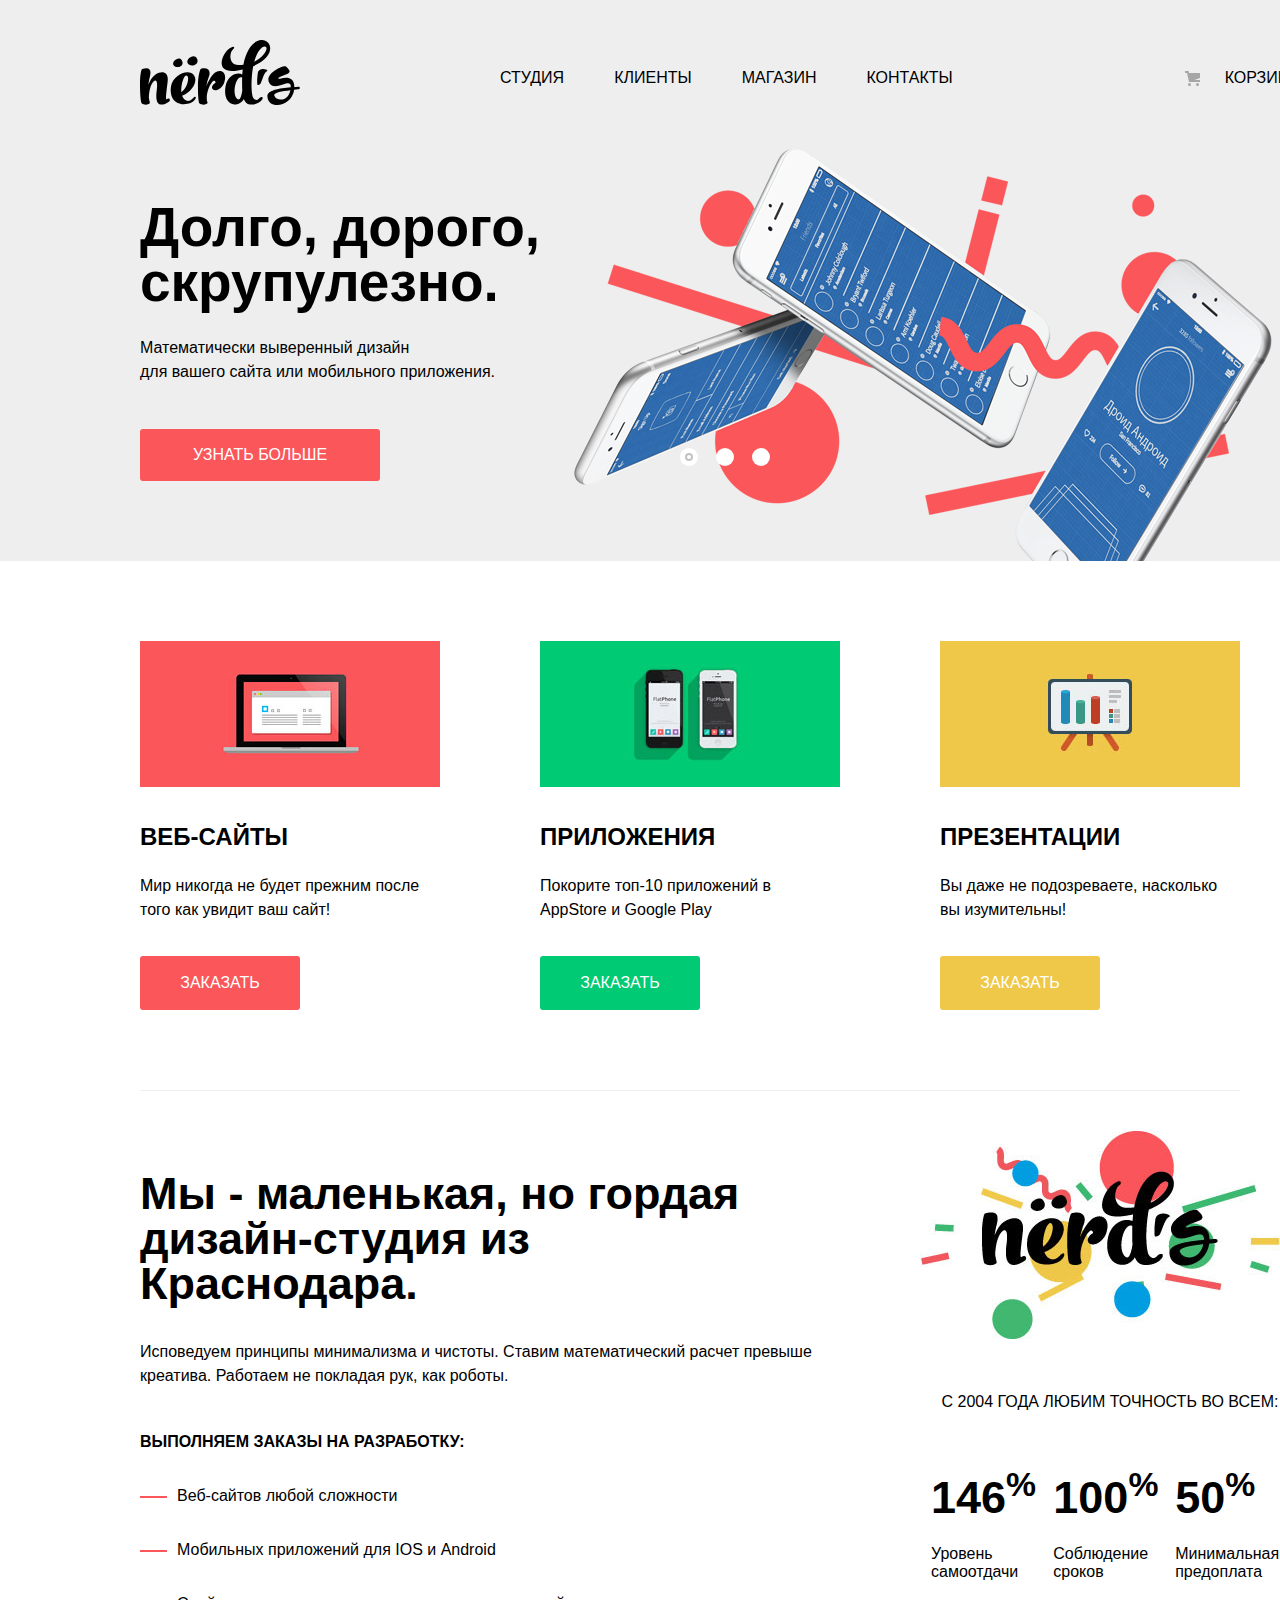
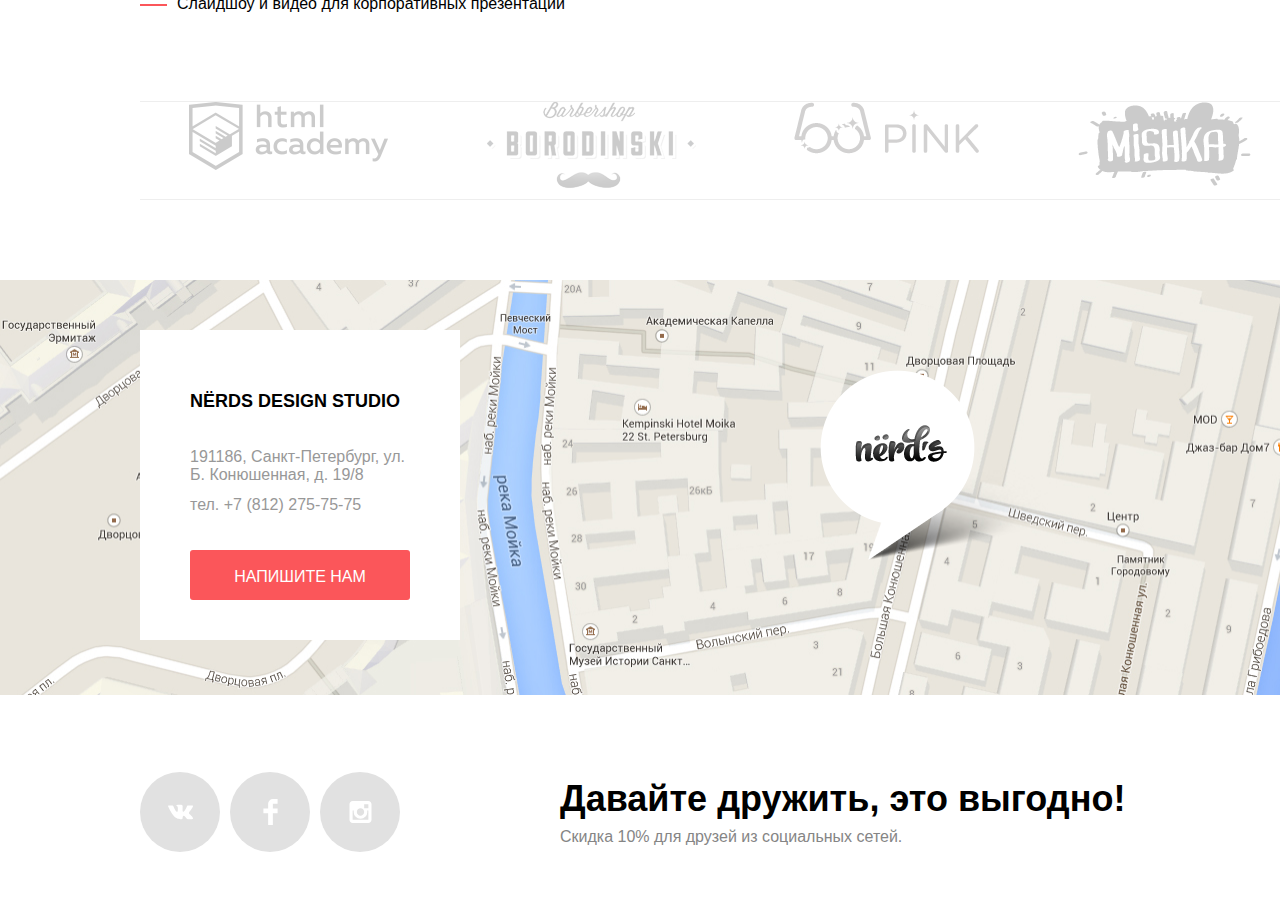
==== index.html @ 467058c6 "Завершение сетки + декоративные элементы" ====
<!DOCTYPE html>
<html lang="ru">

  <head>
    <meta charset="utf-8">
    <title>Дизайн-студия "Нёрдс"</title>
    <link href="css/normalize.css" rel="stylesheet">
    <link href="css/style.css" rel="stylesheet">
  </head>

  <body>

    <header class="main-header">
      <nav class="main-navigation">
        <a class="header-logo" href="index.html">
          <img src="img/nerds-logo.svg" width="160" height="65" alt="Логотип Нёрдс">
        </a>
        <ul class="main-navigation-list">
          <li class="main-navigation-item"><a href="#">Студия</a></li>
          <li class="main-navigation-item"><a href="#">Клиенты</a></li>
          <li class="main-navigation-item"><a href="catalog.html">Магазин</a></li>
          <li class="main-navigation-item"><a href="#">Контакты</a></li>
        </ul>
        <a class="user-block" href="#">Корзина</a>
    </nav>  
    <section class="slider">
        <h2 class="visually-hidden">Слайдер</h2>
        <input type="radio" name="indicator" id="btn-1" class="btn-1 current" checked>
        <input type="radio" name="indicator" id="btn-2" class="btn-2">
        <input type="radio" name="indicator" id="btn-3" class="btn-3">
        <div class="slider-indicator">
          <label for="btn-1"></label>
          <label for="btn-2"></label>
          <label for="btn-3"></label>
        </div>
        <ul class="slider-list">
          <li class="slider-item slide-1 current">
            <h2 class="slider-title">Долго, дорого, скрупулезно.</h2>
            <p>Математически выверенный дизайн<br>для вашего сайта или мобильного приложения.</p>
            <a class="button slider-button" href="#">Узнать больше</a>
            <img src="img/nerds-index-slide1.png" width="760" height="431">
          </li>
          <li class="slider-item slide-2">
            <h2 class="slider-title">Любим математику как никто другой</h2>
            <p>Никакого креатива, только математические формулы для расчёта идеальных пропорций.</p>
            <a class="button slider-button" href="#">Узнать больше</a>
            <img src="img/nerds-index-slide2.png" width="760" height="431">
          </li>
          <li class="slider-item slide-3">
            <h2 class="slider-title">Только ночь, только хардкор</h2>
            <p>Работать днем, как все? Мы против этого. Ближе к полуночи работа только начинается.</p>
            <a class="button slider-button" href="#">Узнать больше</a>
            <img src="img/nerds-index-slide3.png" width="760" height="431">
          </li>
        </ul>
      </section>
    </header>

    <main class="container">
      <section class="features">
        <h2 class="visually-hidden">Услуги</h2>
        <ul class="features-list">
          <li class="features-item">
            <img src="img/illustration-1.jpg" width="300" height="146" alt="Веб-сайты">
            <h3 class="features-item-title">Веб-сайты</h3>
            <p>Мир никогда не будет прежним после того как увидит ваш сайт!</p>
            <button class="button features-button button-pink">Заказать</button>
          </li>
          <li class="features-item">
            <img src="img/illustration-2.jpg" width="300" height="146" alt="Приложения">
            <h3 class="features-item-title">Приложения</h3>
            <p>Покорите топ-10 приложений в AppStore и Google Play</p>
            <button class="button features-button button-green">Заказать</button>
          </li>
          <li class="features-item">
            <img src="img/illustration-3.jpg" width="300" height="146" alt="Презентации">
            <h3 class="features-item-title">Презентации</h3>
            <p>Вы даже не подозреваете, насколько вы изумительны!</p>
            <button class="button features-button button-yellow">Заказать</button>
          </li>
        </ul>
      </section>

      <div class="about-studio">
        <div class="promo">
          <p><b>Мы - маленькая, но гордая дизайн-студия из Краснодара.</b></p>
          <p>Исповедуем принципы минимализма и чистоты. Ставим математический расчет превыше креатива. Работаем не покладая рук, как роботы.</p>
          <span>Выполняем заказы на разработку:</span>
          <ul class="orders-list">
            <li class="orders-item">Веб-сайтов любой сложности</li>
            <li class="orders-item">Мобильных приложений для IOS и Android</li>
            <li class="orders-item">Слайдшоу и видео для корпоративных презентаций</li>
          </ul>
        </div>

        <div class="info">
          <img src="img/nerds-illustration.jpg" width="360" height="208" alt="Логотип">
          <table class="info-table">
            <caption>С 2004 года любим точность во всем:</caption>
            <tr>
              <th>146<sup>%</sup></th>
              <th>100<sup>%</sup></th>
              <th>50<sup>%</sup></th>
            </tr>
            <tr>
              <td>Уровень самоотдачи</td>
              <td>Соблюдение сроков</td>
              <td>Минимальная предоплата</td>
            </tr>
          </table>
        </div>
      </div>

      <section class="clients">
        <h2 class="visually-hidden">Клиенты</h2>
        <ul class="clients-list">
          <li class="clients-item">
            <a href="https://htmlacademy.ru/intensive/htmlcss" bla><img src="img/logo-1.png" width="199" height="68" alt="HTML Academy"></a>
          </li>
          <li class="clients-item">
            <a href="#"><img src="img/logo-2.png" width="209" height="90" alt="Barbershop Borodinski"></a>
          </li>
          <li class="clients-item">
            <a href="#"><img src="img/logo-3.png" width="185" height="52" alt="Pink"></a>
          </li>
          <li class="clients-item">
            <a href=""><img src="img/logo-4.png" width="173" height="84" alt="Mishka"></a>
          </li>
        </ul>
      </section>
    </main>

    <footer class="main-footer">
      <div class="map">
        <div class="contacts">
          <p ><b>Nёrds design studio</b></p>
          <p>191186, Санкт-Петербург, ул. Б. Конюшенная, д. 19/8</p>
          <p>тел. +7 (812) 275-75-75</p>
          <button class="button footer-button">Напишите нам</button>
        </div>
        <img class="marker" src="img/map-marker.png" width="231" height="190" alt="Мы здесь">
        <img src="img/map.jpg" width="1440" height="415" alt="Наше расположение на карте">
      </div>
      <div class="social">
        <ul class="social-list">
          <li class="social-item"><a class="social-button" href="#"><img src="img/vk-icon.svg" alt="Вконтакте" width="25" height="20"></a></li>
          <li class="social-item"><a class="social-button" href="#"><img src="img/fb-icon.svg" alt="Фейсбук" width="15" height="26"></a></li>
          <li class="social-item"><a class="social-button" href="#"><img src="img/insta-icon.svg" alt="Инстаграм" width="23" height="22"></a></li>
        </ul>
        <p><b>Давайте дружить, это выгодно!</b>
        Скидка 10% для друзей из социальных сетей.</p>
      </div>
    </footer>

    <section class="modal write-us">
        <h2>Напишите нам</h2>
        <form class="write-us-form" action="#" method="post">
          <p class="username">
          <label for="username">Ваше имя:</label>
          <input id="username" type="text" name="name" placeholder="Представьтесь, пожалуйста">
          </p>
          <p class="email">
          <label for="email">Ваш e-mail:</label>
          <input id="email" type="text" name="mail" placeholder="Для отправки ответа">
          </p>
          <p class="message">
          <label for="message">Текст письма:</label>
          <textarea id="message" name="text" placeholder="В свобоной форме"></textarea>
          </p>
          <button class="button button-pink" type="submit">Отправить</button>
          <button class="modal-close" type="button">
          <img src="img/close-cross.svg" width="32" height="21" alt="Закрыть"></button>
        </form>
    </section>

  </body>
</html>
---- css/style.css ----
@font-face {
	font-family: "Roboto Regular";
	src:
		local("Roboto Regular"),
		url("/nerds/fonts/web/roboto.woff") format("woff");
}

@font-face {
	font-family: "Roboto Bold";
	src:
		local("Roboto Bold"),
		url("/nerds/fonts/web/robotobold.woff") format("woff");
}

@font-face {
	font-family: "Roboto Medium";
	src:
	local("Roboto Medium"),
	url("/nerds/fonts/web/robotomedium.woff") format("woff");
}

html, 
body {
	margin: 0;
	padding: 0;
	min-width: 1440px;
	font-family: "Roboto Regular", "Arial", sans-serif;
	font-size: 16px;
	line-height: 24px;
	color: #000000;
	background-color: #ffffff;
}

a {
	text-decoration: none;
}

.button {
	padding: 18px 0;
	width: 160px;
	font-family: "Roboto Medium", "Arial", sans-serif;
	line-height: 18px;
	text-align: center;
	color: #ffffff;
	vertical-align: middle;
	text-transform: uppercase;
	background-color: #fb565a;
	border: none;
	border-radius: 3px;
}

.button:hover,
.button:focus {
	background-color: #e74246;
}


.button:active {
	color: rgba(255, 255, 255, 0.3);
	box-shadow: inset 0 3px 0 0 rgba(0, 1, 1, 0.1);
	background-color: #d7373b;
}

.visually-hidden:not(:focus):not(:active),
input[type="checkbox"].visually-hidden,
input[type="radio"].visually-hidden {
	position: absolute;
	width: 1px;
	height: 1px;
	margin: -1px;
	border: 0;
	padding: 0;
	white-space: nowrap;
	clip-path: inset(100%);
	clip: rect(0, 0, 0, 0);
	overflow: hidden;
}

.main-header {
	background-color: #eeeeee;
}

.header-logo {
  	display: block;
  	margin: 0;
  	padding: 0;
  	margin-right: 200px;
  	width: 160px;
}

.header-logo img:hover, 
.header-logo img:focus {
  	fill: #303030;
  	opacity: 0.8;
}

.header-logo img:active {
  	fill: #303030;
  	opacity: 0.3;
}

.main-navigation {
  	display: flex;
  	align-items: center;
  	margin: 0 auto;
  	padding-top: 40px;
  	padding-right: 20px;
  	padding-bottom: 35px;
  	padding-left: 20px;
  	width: 1160px;
}

.main-navigation a {
  	font-family: "Roboto Medium", "Arial", sans-serif;
  	font-size: 16px;
  	line-height: 30px;
  	color: #000000;
  	text-transform: uppercase;
}

.main-navigation-list {
	margin: 0;
  	padding: 0;
  	display: flex;
  	flex-wrap: wrap;
  	width: 640px;
  	list-style: none;
}

.main-navigation-list a {
  	display: block;
  	margin-right: 50px;
  	padding-top: 4px 0;
}

.main-navigation a:hover,
.main-navigation a:focus {
  	color: #fb565a;
}

.main-navigation a:active {
  	opacity: 0.3;
}

.main-navigation a.current {
  	border-bottom: 2px solid #fb565a;
}

.user-block {
  	display: block;
  	position: relative;
  	width: 115px;
  	margin: 0;
  	padding: 4px 0;
  	margin-left: 45px;
  	text-align: right;
}

.user-block::before {
  	content: "";
  	position: absolute;
  	top: 12px;
  	left: 0px;
  	width: 15px;
  	height: 15px;
  	background-image: url("../img/cart-icon.svg");
  	background-repeat: no-repeat;
  	background-position: 0 0;
}

/*Заголовок на странице каталога*/

.catalog-title {
  	margin: 0;
  	padding: 0;
  	padding-top: 70px;
  	padding-bottom: 105px;
  	padding-left: 20px;
  	padding-right: 20px;
  	margin-right: auto;
  	margin-left: auto;
  	width: 1160px;
  	font-family: "Roboto Medium", "Arial", sans-serif;
  	font-size: 55px;
  	line-height: 55px;
  	text-align: center;
}

/*Слайдер*/

.slider {
  	margin: 0;
  	padding: 0;
  	position: relative;
  	margin-left: auto;
  	margin-right: auto;
  	padding-left: 20px;
  	padding-right: 20px;
  	width: 1160px;
}

.slider-list {
  	margin: 0;
  	padding: 0;
  	width: 1160px;
}

.slider-item {
  	position: relative;
  	margin: 0;
  	padding: 0;
  	width: 1160px;
}

.slider-title {
  	margin: 0;
  	padding: 0;
  	padding-top: 50px;
  	padding-bottom: 13px;
  	font-family: "Roboto Medium", "Arial", sans-serif;
  	font-size: 55px;
  	line-height: 55px;
}

.slide-1 .slider-title {
  	width: 440px;
}

.slide-2 .slider-title {
  	width: 525px;
}

.slide-3 .slider-title {
  	width: 410px;
}

.slider-item p {
  	margin: 0;
  	padding: 0;
  	padding-top: 13px;
  	padding-bottom: 45px;
  	width: 420px;
}

.slide-3 p {
  	width: 360px;
}

.slider-list, 
.slider-indicator {
  	list-style: none;
}

.slider-item img {
  	position: absolute;
  	right: 0;
  	bottom: 0;
}

.slider-button {
  	display: inline-block;
  	margin-bottom: 80px;
  	padding-top: 17px;
  	padding-bottom: 17px;
  	width: 240px;
}

.slider-indicator {
  	position: absolute;
  	display: flex;
  	justify-content: space-between;
  	margin: 0;
  	padding: 0;
  	right: 550px;
  	bottom: 95px;
  	width: 90px;
  	z-index: 2;
}

.slider input[type="radio"] {
  	display: none;
}

.slider-indicator label {
  	position: relative;
  	display: inline-block;
  	width: 18px;
  	height: 18px;
  	background-color: #ffffff;
  	border-radius: 50%;
}

.slider .btn-1:checked ~ .slider-indicator label[for="btn-1"]::before,
.slider .btn-2:checked ~ .slider-indicator label[for="btn-2"]::before,
.slider .btn-3:checked ~ .slider-indicator label[for="btn-3"]::before {
	content: "";
	position: absolute;
	display: inline-block;
	width: 4px;
	height: 4px;
	background-color: #ffffff;
	border: 2px solid #c2c2c2;
	border-radius: 50%;
	top: 5px;
	left: 5px;
}

.slider-item {
	display: none;
}

.slider .btn-1:checked ~ .slider-list .slide-1 {
	display: block;
}

.slider .btn-2:checked ~ .slider-list .slide-2 {
	display: block;
}

.slider .btn-3:checked ~ .slider-list .slide-3 {
	display: block;
}

.container {
	margin: 0 auto;
	padding-left: 20px;
	padding-right: 20px;
	padding-bottom: 50px;
	width: 1160px;
}

/*Блок преимуществ*/

.features-list {
	display: flex;
	justify-content: space-between;
	margin: 0;
	padding: 0;
	margin-right: 60px;
	padding-top: 80px;
	padding-bottom: 80px;
	width: 1100px;
	list-style: none;
	border-bottom: 1px solid #eeeeee;
}

.features-item {
	margin: 0;
	padding: 0;
	width: 300px;
}

.features-item-title {
	margin: 0;
	padding: 0;
	padding-top: 28px;
	padding-bottom: 11px;
	font-size: 24px;
	line-height: 30px;
	text-transform: uppercase;
}

.features-item p {
	margin: 0;
	padding: 0;
	padding-top: 11px;
	padding-bottom: 34px;
}

.features-item .button-green {
	background-color: #00ca74;
}

.features-item .button-green:hover, 
.features-item .button-green:focus {
	background-color: #00bc6c;
}

.features-item .button-green:active {
	color: rgba(255, 255, 255, 0.3);
	box-shadow: inset 0 3px 0 0 rgba(0, 1, 1, 0.1);
	background-color: #00aa62;
}

.features-item .button-yellow {
	background-color: #efc84a;
}

.features-item .button-yellow:hover,
.features-item .button-yellow:focus {
	background-color: #eab534;
}

.features-item .button-yellow:active {
	color: rgba(255, 255, 255, 0.3);
	box-shadow: inset 0 3px 0 0 rgba(0, 1, 1, 0.1);
	background-color: #e5a722;
}

/*Информация о студии*/

.about-studio {
	display: flex;
	justify-content: space-between;
	margin: 0;
	padding: 0;
	margin-left: auto;
	margin-right: auto;
	padding-top: 40px;
	padding-bottom: 70px;
	width: 1160px;
	border-bottom: 1px solid #eeeeee;
}

.promo {
	padding-top: 23px;
	width: 680px;
}

.promo p {
	margin: 0;
	padding: 0;
	padding-top: 17px;
	padding-bottom: 17px;
}

.promo span {
	padding-top: 25px;
	padding-bottom: 5px;
	font-weight: bold;
	display: inline-block;
}

.info {
	width: 380px;
}

.promo b {
	font-family: "Roboto Medium", "Arial", sans-serif;
	font-size: 45px;
	line-height: 45px;
}

.promo span {
	text-transform: uppercase;
}

.orders-list {
	margin: 0;
	padding: 0;
	padding-top: 10px;
	list-style: none;
}

.orders-item {
	position: relative;
	padding-left: 37px;
	padding-top: 15px;
	padding-bottom: 15px;
}

.orders-item::before {
	content: "";
	display: inline-block;
	position: absolute;
	width: 27px;
	height: 2px;
	top: 50%;
	left: 0;
	background-color: #fb565a;
}

.info img {
	margin-bottom: 40px;
}

.info-table {
	padding: 0;
	margin: 0;
	border-spacing: 10px;
}

.info-table caption {
	text-transform: uppercase;
	text-align: center;
	padding-top: 4px;
	padding-bottom: 46px;
}

.info-table tr {
	height: 55px;
}

.info-table th {
	font-size: 45px;
	line-height: 10,06px;
	text-align: left;
}

.info-table td {
	line-height: 18px;
	text-align: left;
}

/*Клиенты*/

.clients-list {
	display: flex;
	justify-content: space-around;
	margin: 0;
	padding: 0;
	width: 1160px;
	list-style: none;
  	border-bottom: 1px solid #eeeeee;
}

.clients a {
	text-align: center;
}

.clients img {
	opacity: 0.2;
}

.clients img:hover,
.clients img:focus {
	opacity: 1;
}

.clients img:active {
	opacity: 0.1;
}

 /*Страница каталога*/

.catalog-container {
	display: flex;
	justify-content: space-between;
	width: 1160px;
	margin-right: auto;
	margin-left: auto;
	padding-left: 20px;
	padding-right: 20px;
	padding-top: 55px;
}
 /*Фильтры*/

.filter {
	width: 260px;
}

.catalog-column {
	width: 760px;
}

.filter fieldset {
	margin: 0;
	padding: 0;
	padding-bottom: 50px;
}

.range-filter {
	width: 260px;
	padding-bottom: 60px;
}

.range-controls {
	position: relative;
	height: 41px;
	padding-top: 39px;
	padding-right: 20px;
	padding-left: 20px;
	margin-bottom: 15px;
	border-radius: 5px;
	background-color: #eeeeee;
}

.range-controls .scale {
	height: 2px;
	background-color: #d7dcde;
}

.range-controls .bar {
	width: 65%;
	height: 2px;
	background-color: #00ca74;
}

.range-controls .toggle {
	position: absolute;
	top: 30px;
	left: 0;
	width: 4px;
	height: 4px;
	cursor: pointer;
	border: 8px solid #ffffff;
	border-radius: 50%;
	background-color: #ababab;
	box-shadow: 0 2px 1px 0 #d8d8d8;
}

.range-controls .toggle-min {
	left: 20px;
}

.range-controls .toggle-max {
	left: 145px;
}

.price-controls {
	font-size: 0;
}

.price-controls label {
	font-size: 16px;
	display: inline-block;
	width: 50%;
}

.max-price {
	text-align: right;
}

.price-controls input {
	font-family: "Roboto Regular", "Arial", sans-serif;
	font-size: 16px;
	width: 60px;
	margin-left: 10px;
	padding: 8px 10px;
	line-height: 22px;
	text-align: center;
	color: #283136;
	border: none;
	border-radius: 5px;
	background-color: #eeeeee;
}

.filter-grid, 
.properties, 
.sort-list {
	list-style: none;
	margin: 0;
	padding: 0;
}

.filter-grid, 
.properties {
	padding-top: 8px;
}

.filter-option {
	padding-top: 12px;
	padding-bottom: 12px;
	padding-left: 35px;
}

.filter fieldset, 
.sort fieldset {
	border: none;
}

.filter legend, 
.filter-price label {
	font-size: 18px;
	line-height: 30px;
	text-transform: uppercase;
}

.filter-option {
	position: relative;
	line-height: 20px;
	color: #283136;
}

.filter-option label::before {
	content: "";
	display: inline-block;
	position: absolute;
	width: 30px;
	height: 25px;
	top: 12px;
	left: 0;
}

.filter-input-radio ~ label::before {
	background-image: url("../img/radio-off.svg");
	background-repeat: no-repeat;
	background-position: 0 0;
}

.filter-input-radio:checked ~ label::before {
	background-image: url("../img/radio-on.svg");
	background-repeat: no-repeat;
	background-position: 0 0;
}

.filter-input-radio[value="rubber"] ~ label::before {
	display: none;
}

.filter-input-checkbox ~ label::before {
	background-image: url("../img/checkbox-off.svg");
	background-repeat: no-repeat;
	background-position: 0 0;
}

.filter-input-checkbox:checked ~ label::before {
	background-image: url("../img/checkbox-on.svg");
	background-repeat: no-repeat;
	background-position: 0 0;
}

.filter-input + label {
	opacity: 0.4;
}

.filter-input:hover + label,
.filter-input:focus + label {
	opacity: 1;
}

.filter-input:disabled + label {
 	opacity: 0.3;
}

.filter-button {
	width: 100%;
	height: 45px;
	padding-top: 16px;
	color: #000000;
	background-color: #eeeeee;
}

.filter-button:hover,
.filter-button:focus {
	background-color: #dfdfdf;
}

.filter-button:active {
	color: rgba(0, 0, 0, 0.3);
	background-color: #d5d5d5;
	box-shadow: 0 3px 0 0 rgba(0, 1, 1, 0.1);
}

.sort {
	width: 760px;
	padding-bottom: 28px;
}

.sort fieldset {
	position: relative;
	margin: 0;
	padding: 0;
}

.sort legend {
	position: absolute;
	font-size: 18px;
	line-height: 18px;
	text-transform: uppercase;
}

.sort-list {
	display: flex;
	position: absolute;
	right: 100px;
	top: 0;
}

.sort-option {
	padding-left: 13px;
	padding-right: 13px;

	font-size: 14px;
	line-height: 18px;
	text-transform: uppercase;
}

.sort-indicator {
	position: absolute;
	right: 0;
	top: 0;
}

.sort-indicator img {
	margin-left: 20px;
}

.sort img, .sort-option label {
	opacity: 0.2;
}

.sort img:hover,
.sort img:focus,
.sort-option label:hover,
.sort-option label:focus {
	opacity: 0.6;
}

.sort img:active,
.sort .current,
.sort-option label:active {
	opacity: 1;
}

/*Каталог товаров*/

.catalog {
	padding-top: 30px;
	padding-bottom: 20px;
}

.catalog-list {
	display: flex;
	flex-wrap: wrap;
	justify-content: space-between;
	margin: 0;
	padding: 0;
	width: 760px;
	list-style: none;
	
}

.catalog-item {
	position: relative;
	margin-top: 40px;
	margin-bottom: 35px;
	height: 576px;
}

.catalog-item a::before {
	content: "";
	display: inline-block;
	position: absolute;
	width: 360px;
	height: 40px;
	top: -40px;
	left: 0;
	background-image: url("../img/browser.svg");
	background-repeat: no-repeat;
	background-position: 0 0;
	opacity: 0.12;
}

.catalog-item:hover,
.catalog-item:focus {
	border: 1px solid rgba(77, 77, 77, 0.1);
	box-shadow: 0 6px 15px 0 rgba(0, 1, 1, 0.25);
}

.catalog-item:hover a::before,
.catalog-item:focus a::before {
	opacity: 1;
}

.catalog-item-info {
	display: none;
	position: absolute;
	padding-top: 30px;
	padding-left: 60px;
	padding-right: 60px;
	padding-bottom: 45px;
	width: 240px;
	height: 155px;
	bottom: 0;
	left: 0;
	background-color: #eeeeee;
}

.catalog-item-info-title {
	margin: 0;
	padding: 0;
	padding-bottom: 10px;
	font-size: 18px;
	line-height: 30px;
	text-transform: uppercase;
	text-align: center;
}

.catalog-item-info p {
	margin: 0;
	padding: 0;
	padding-top: 10px;
	padding-bottom: 32px;
	line-height: 18px;
	text-align: center;
	color: #666666;
}

.catalog-button {
	padding-top: 17px;
	margin-right: 20px;
	margin-left: 20px;
	width: 200px;
	height: 50px;
	font-family: "Roboto Medium", "Arial", sans-serif;
	font-size: 16px;
	line-height: 18px;
}

.catalog-item:hover .catalog-item-info,
.catalog-item:focus .catalog-item-info {
	display: block;
}
 /*Нумерация*/

.pagination-list {
	display: flex;
	justify-content: space-between;
	margin: 0;
	padding: 0;
	padding-top: 10px;
	padding-bottom: 30px;
	width: 445px;
	list-style: none;
}

.pagination-item a {
	display: inline-block;
	width: 20px;
	height: 20px;
	padding: 15px;
	font-family: "Roboto Medium", "Arial", sans-serif;
	font-size: 16px;
	line-height: 18px;
	text-align: center;
	vertical-align: middle;
	text-transform: uppercase;
	color: #000000;
	background-color: #eeeeee;
	border-radius: 5%;
}

.pagination-item:last-child a {
	padding-left: 80px;
	padding-right: 80px;
	width: 100px;
  
}

.pagination-item a:hover,
.pagination-item a:focus {
	background-color: #dfdfdf;
}

.pagination-item a:active {
	color: rgba(0, 0, 0, 0.3);
	background-color: #d5d5d5;
	box-shadow: inset 0 3px 0 0 rgba(0, 1, 1, 0.1);
}

.pagination-list .current a {
	width: 15px;
	height: 15px;
	border: 3px solid #dbdbdb;
	background-color: white;
}

/*Футер*/

.map {
  padding-top: 30px;
  padding-bottom: 35px;
  position: relative;
}

.contacts {
  position: absolute;
  width: 220px;
  height: 210px;
  top: 80px;
  left: 140px;
  padding: 50px;

  background-color: white;
}

.contacts p {
  display: inline-block;
  padding: 0;
  margin: 0;
  margin-right: auto;
  margin-left: auto;
  padding-top: 6px;
  padding-bottom: 6px;
  width: 220px;
  line-height: 18px;
  color: #989898;
}

.contacts b {
  display: inline-block;
  margin-left: auto;
  margin-right: auto;
  padding-bottom: 20px;
  font-size: 18px;
  line-height: 30px;
  text-align: center;
  text-transform: uppercase;
  color: #000000;
}

.footer-button {
  width: 100%;
  height: 50px;
  margin-right: auto;
  margin-left: auto;
  margin-top: 30px;
}

.map .marker {
  position: absolute;
  top: 120px;
  left: 820px;
}

.social {
  display: flex;
  width: 1160px;
  padding-top: 35px;
  padding-left: 20px;
  padding-right: 20px;
  padding-bottom: 70px;
  margin-right: auto;
  margin-left: auto;
}

.social-list {
  display: flex;
  justify-content: space-between;
  align-items: center;
  list-style: none;
  margin: 0;
  padding: 0;
  width: 260px;
}

.social-item a {
  display: flex;
  align-items: center;
  justify-content: center;
  width: 80px;
  height: 80px;
  border-radius: 50%;
  background-color: #e1e1e1;
}

.social-item a:hover,
.social-item a:focus {
  background-color: #e74246;
}

.social-item a:active {
  background-color: #d7373b;
  box-shadow: inset 0 3px 15px 0 rgba(0, 1, 1, 0.1);
}

.social-item a:active img {
  opacity: 0.3;
}

.social p {
  width: 580px;
  margin: 0;
  padding: 0;
  margin-left: auto;
  margin-right: auto;

  line-height: 22px;
  color: #858585;
}

.social b {
  display: inline-block;
  padding-top: 9px;
  padding-bottom: 9px;
  font-size: 36px;
  line-height: 36px;
  color: #000000;
}

/*Модальное окно*/

.modal {
	display: none;
	position: fixed;
	width: 780px;
	padding-top: 75px;
	padding-left: 100px;
	padding-bottom: 85px;
	background-color: white;
	box-shadow: 0 20px 40px 10px rgba(0, 0, 0, 0.4);
}

.modal-close {
	position: absolute;
	top: 80px;
	right: 90px;
	width: 20px;
	height: 20px;
	background-color: transparent;
	border: none;
}

.modal-close img {
  opacity: 0.3;
}

.modal-close img:hover,
.modal-close img:focus {
  opacity: 1;
}

.modal-close img:active {
  opacity: 0.1;
}

.write-us {
	top: 80px;
	left: 50%;
	width: 760px;
	margin-left: -470px;
	padding: 75px 100px;
}

.write-us h2 {
	margin: 0;
	margin-bottom: 20px;
	font-size: 45px;
	line-height: 45px;
	color: #000000;
}

.write-us-form label {
	font-size: 16px;
	line-height: 18px;
	color: #000000;
	font-weight: bold;
}

.write-us-form input {
	font: inherit;
	background-color: transparent;
	border: 2px solid #d7dcde;
}
 .write-us-form input:hover {
 	border-color: #b4b9bb;
 }

.write-us-form input:focus {
	border-color: #000000;
}
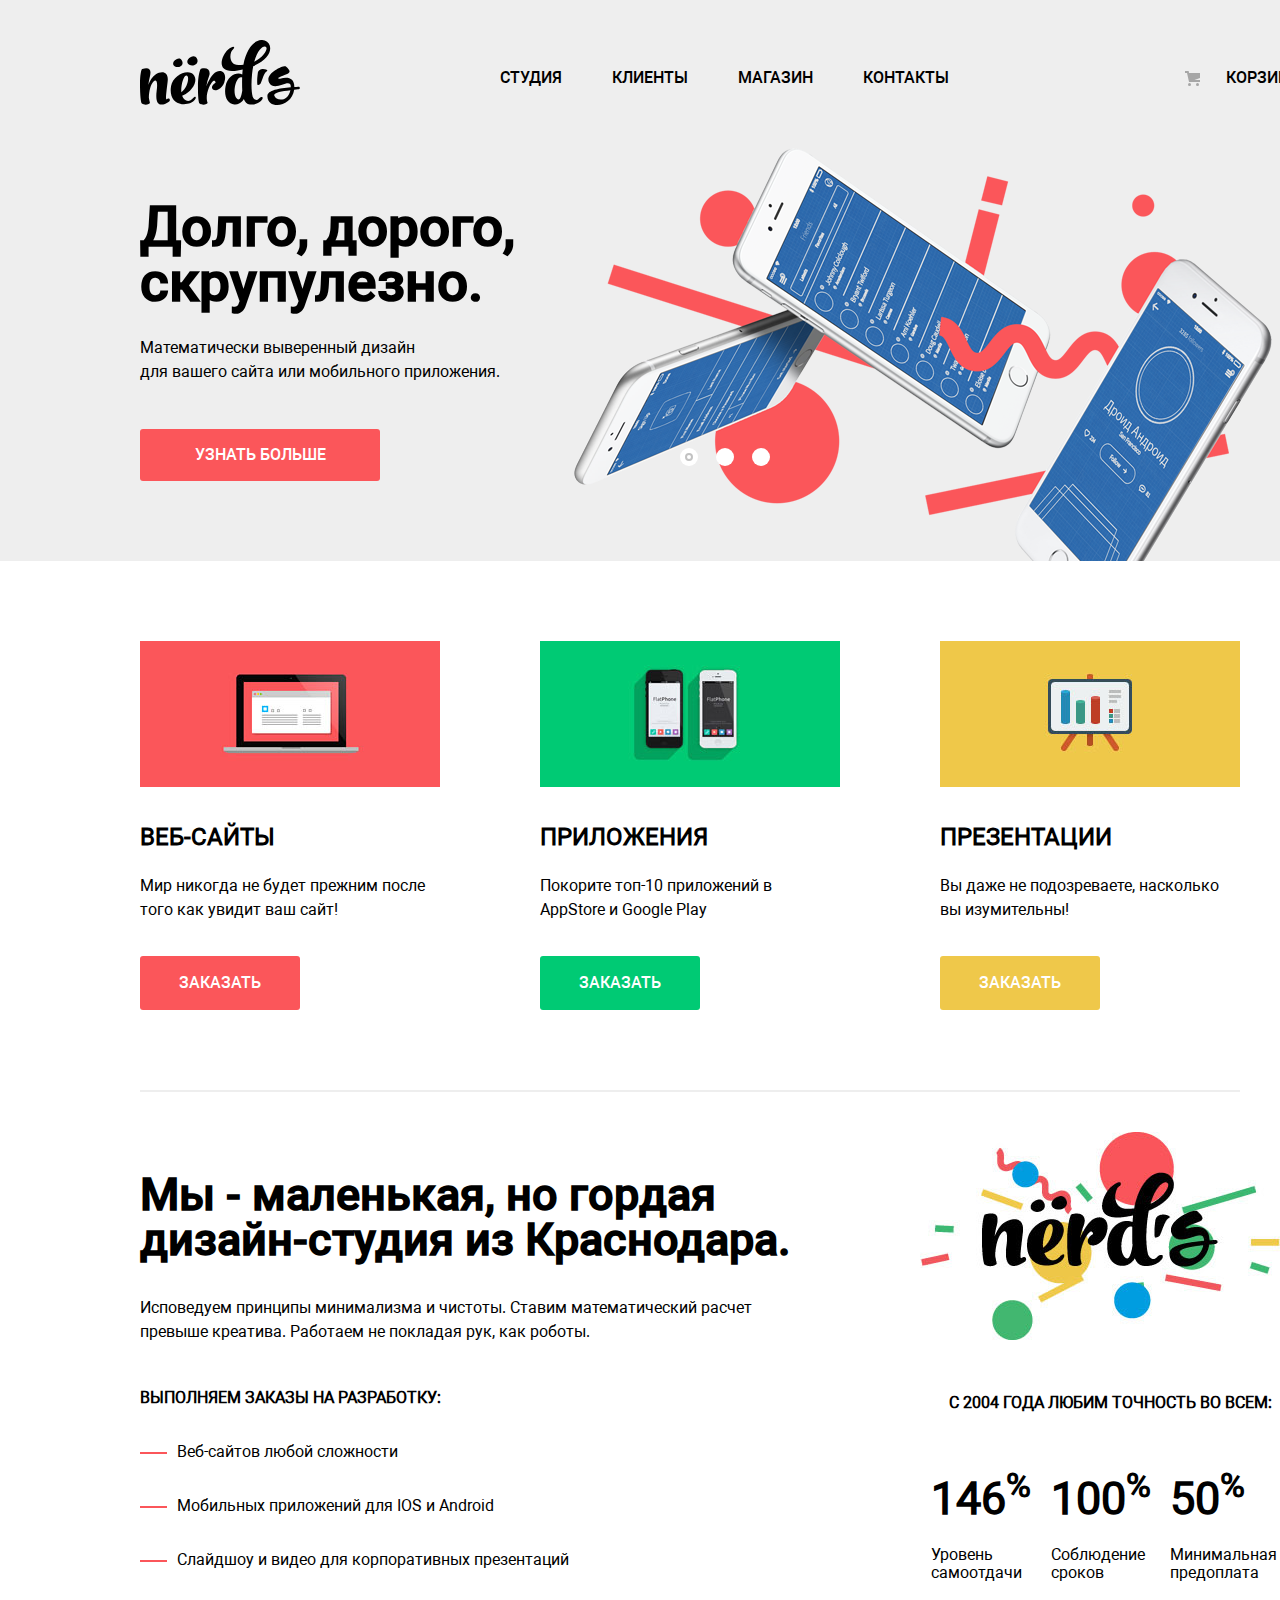
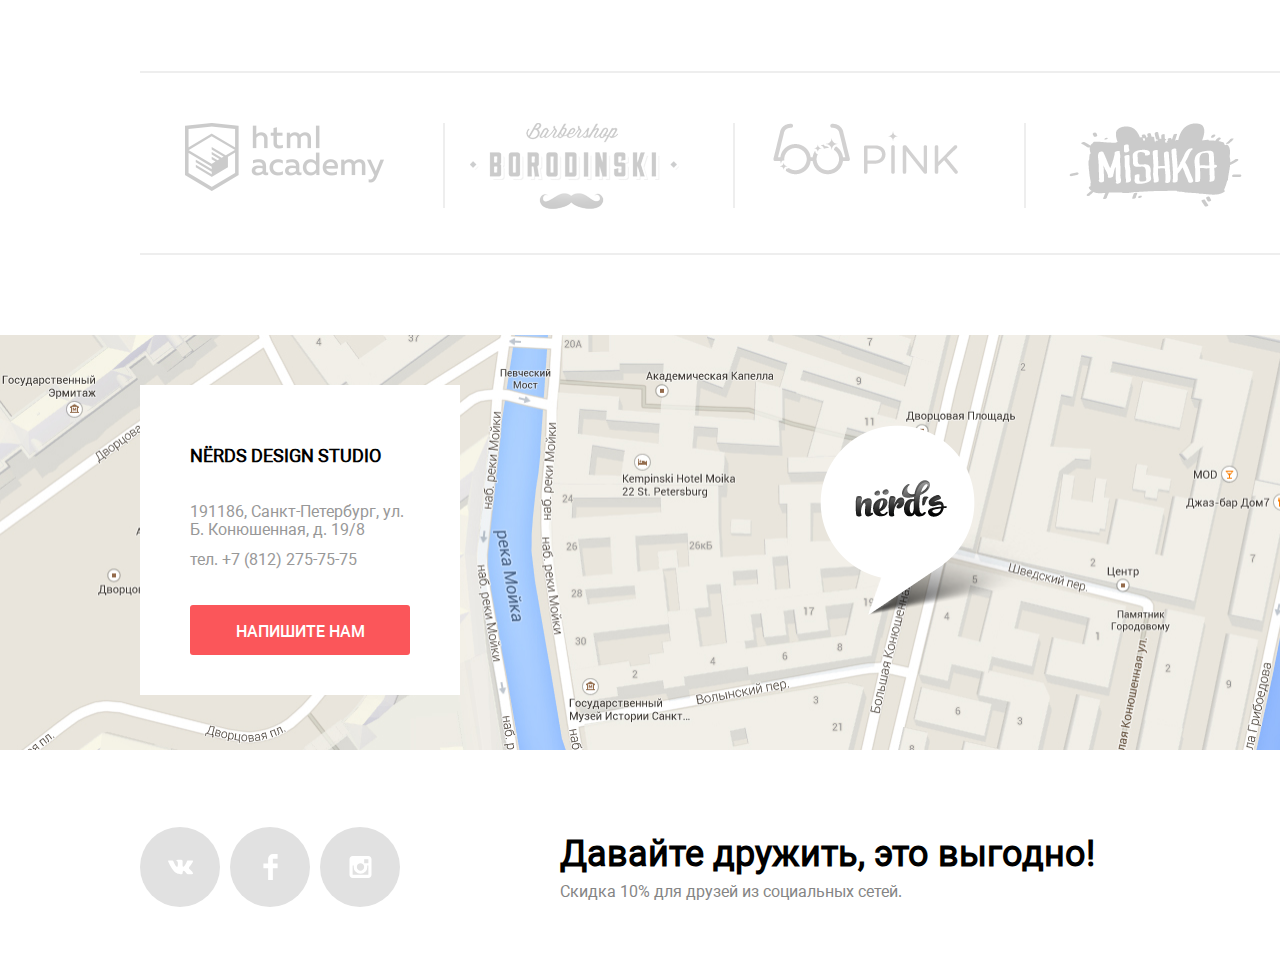
==== commit 2fcd3f6e: "Внесла исправления" ====
--- a/index.html
+++ b/index.html
@@ -41,14 +41,14 @@
             <img src="img/nerds-index-slide1.png" width="760" height="431">
           </li>
           <li class="slider-item slide-2">
-            <h2 class="slider-title">Любим математику как никто другой</h2>
-            <p>Никакого креатива, только математические формулы для расчёта идеальных пропорций.</p>
+            <h2 class="slider-title">Любим математику<br> как никто другой</h2>
+            <p>Никакого креатива, только математические формулы<br> для расчёта идеальных пропорций.</p>
             <a class="button slider-button" href="#">Узнать больше</a>
             <img src="img/nerds-index-slide2.png" width="760" height="431">
           </li>
           <li class="slider-item slide-3">
-            <h2 class="slider-title">Только ночь, только хардкор</h2>
-            <p>Работать днем, как все? Мы против этого. Ближе к полуночи работа только начинается.</p>
+            <h2 class="slider-title">Только ночь,<br> только хардкор</h2>
+            <p>Работать днем, как все? Мы против этого.<br> Ближе к полуночи работа только начинается.</p>
             <a class="button slider-button" href="#">Узнать больше</a>
             <img src="img/nerds-index-slide3.png" width="760" height="431">
           </li>
@@ -155,19 +155,19 @@
     <section class="modal write-us">
         <h2>Напишите нам</h2>
         <form class="write-us-form" action="#" method="post">
-          <p class="username">
+          <p class="form-item">
           <label for="username">Ваше имя:</label>
           <input id="username" type="text" name="name" placeholder="Представьтесь, пожалуйста">
           </p>
-          <p class="email">
+          <p class="form-item">
           <label for="email">Ваш e-mail:</label>
           <input id="email" type="text" name="mail" placeholder="Для отправки ответа">
           </p>
-          <p class="message">
+          <p class="form-item">
           <label for="message">Текст письма:</label>
           <textarea id="message" name="text" placeholder="В свобоной форме"></textarea>
           </p>
-          <button class="button button-pink" type="submit">Отправить</button>
+          <button class="button" type="submit">Отправить</button>
           <button class="modal-close" type="button">
           <img src="img/close-cross.svg" width="32" height="21" alt="Закрыть"></button>
         </form>
--- a/css/style.css
+++ b/css/style.css
@@ -2,21 +2,21 @@
 	font-family: "Roboto Regular";
 	src:
 		local("Roboto Regular"),
-		url("/nerds/fonts/web/roboto.woff") format("woff");
+		url("../fonts/web/roboto.woff") format("woff");
+}
+
+@font-face {
+	font-family: "Roboto Medium";
+	src:
+	local("Roboto Medium"),
+	url("../fonts/web/robotomedium.woff") format("woff");
 }
 
 @font-face {
 	font-family: "Roboto Bold";
 	src:
 		local("Roboto Bold"),
-		url("/nerds/fonts/web/robotobold.woff") format("woff");
-}
-
-@font-face {
-	font-family: "Roboto Medium";
-	src:
-	local("Roboto Medium"),
-	url("/nerds/fonts/web/robotomedium.woff") format("woff");
+		url("../fonts/web/robotobold.woff") format("woff");
 }
 
 html, 
@@ -341,7 +341,7 @@
 	padding-bottom: 80px;
 	width: 1100px;
 	list-style: none;
-	border-bottom: 1px solid #eeeeee;
+	border-bottom: 2px solid #eeeeee;
 }
 
 .features-item {
@@ -409,7 +409,7 @@
 	padding-top: 40px;
 	padding-bottom: 70px;
 	width: 1160px;
-	border-bottom: 1px solid #eeeeee;
+	border-bottom: 2px solid #eeeeee;
 }
 
 .promo {
@@ -425,24 +425,17 @@
 }
 
 .promo span {
+	display: inline-block;
 	padding-top: 25px;
 	padding-bottom: 5px;
 	font-weight: bold;
-	display: inline-block;
-}
-
-.info {
-	width: 380px;
+	text-transform: uppercase;
 }
 
 .promo b {
 	font-family: "Roboto Medium", "Arial", sans-serif;
 	font-size: 45px;
 	line-height: 45px;
-}
-
-.promo span {
-	text-transform: uppercase;
 }
 
 .orders-list {
@@ -470,6 +463,10 @@
 	background-color: #fb565a;
 }
 
+.info {
+	width: 380px;
+}
+
 .info img {
 	margin-bottom: 40px;
 }
@@ -481,10 +478,11 @@
 }
 
 .info-table caption {
+	padding-top: 4px;
+	padding-bottom: 46px;
+	font-weight: bold;
 	text-transform: uppercase;
 	text-align: center;
-	padding-top: 4px;
-	padding-bottom: 46px;
 }
 
 .info-table tr {
@@ -511,7 +509,20 @@
 	padding: 0;
 	width: 1160px;
 	list-style: none;
-  	border-bottom: 1px solid #eeeeee;
+	border-bottom: 2px solid #eeeeee;
+}
+
+.clients-item {
+	margin-top: 50px;
+	margin-bottom: 45px;
+	width: 260px;
+	height: 85px;
+	text-align: center;
+	border-left: 2px solid #eeeeee;
+}
+
+.clients-item:nth-child(1) {
+	border: none;
 }
 
 .clients a {
@@ -694,10 +705,6 @@
 	background-position: 0 0;
 }
 
-.filter-input-radio[value="rubber"] ~ label::before {
-	display: none;
-}
-
 .filter-input-checkbox ~ label::before {
 	background-image: url("../img/checkbox-off.svg");
 	background-repeat: no-repeat;
@@ -842,12 +849,6 @@
 	opacity: 0.12;
 }
 
-.catalog-item:hover,
-.catalog-item:focus {
-	border: 1px solid rgba(77, 77, 77, 0.1);
-	box-shadow: 0 6px 15px 0 rgba(0, 1, 1, 0.25);
-}
-
 .catalog-item:hover a::before,
 .catalog-item:focus a::before {
 	opacity: 1;
@@ -873,8 +874,8 @@
 	padding-bottom: 10px;
 	font-size: 18px;
 	line-height: 30px;
+	text-align: center;
 	text-transform: uppercase;
-	text-align: center;
 }
 
 .catalog-item-info p {
@@ -1084,10 +1085,12 @@
 .modal {
 	display: none;
 	position: fixed;
-	width: 780px;
+	margin: 0;
 	padding-top: 75px;
 	padding-left: 100px;
+	padding-right: 100px;
 	padding-bottom: 85px;
+	width: 760px;
 	background-color: white;
 	box-shadow: 0 20px 40px 10px rgba(0, 0, 0, 0.4);
 }
@@ -1095,11 +1098,12 @@
 .modal-close {
 	position: absolute;
 	top: 80px;
-	right: 90px;
+	right: 100px;
 	width: 20px;
 	height: 20px;
 	background-color: transparent;
 	border: none;
+	cursor: pointer;
 }
 
 .modal-close img {
@@ -1119,19 +1123,33 @@
 	top: 80px;
 	left: 50%;
 	width: 760px;
-	margin-left: -470px;
+	margin-left: -440px;
 	padding: 75px 100px;
 }
 
 .write-us h2 {
 	margin: 0;
 	margin-bottom: 20px;
+	padding: 0;
 	font-size: 45px;
 	line-height: 45px;
 	color: #000000;
 }
 
+.write-us-form {
+	display: flex;
+	flex-wrap: wrap;
+	justify-content: space-between;
+	width: 100%;
+}
+
+.form-item {
+	width: 360px;
+}
+
 .write-us-form label {
+	display: inline-block;
+	margin-bottom: 10px;
 	font-size: 16px;
 	line-height: 18px;
 	color: #000000;
@@ -1139,14 +1157,28 @@
 }
 
 .write-us-form input {
+	display: inline-block;
+	width: 345px;
+	height: 45px;
 	font: inherit;
 	background-color: transparent;
 	border: 2px solid #d7dcde;
 }
- .write-us-form input:hover {
+
+.write-us-form textarea {
+	width: 760px;
+	height: 115px;
+}
+.write-us-form input:hover {
  	border-color: #b4b9bb;
  }
 
 .write-us-form input:focus {
 	border-color: #000000;
-}+}
+
+.write-us-form .button {
+	width: 260px;
+	height: 50px;
+}
+
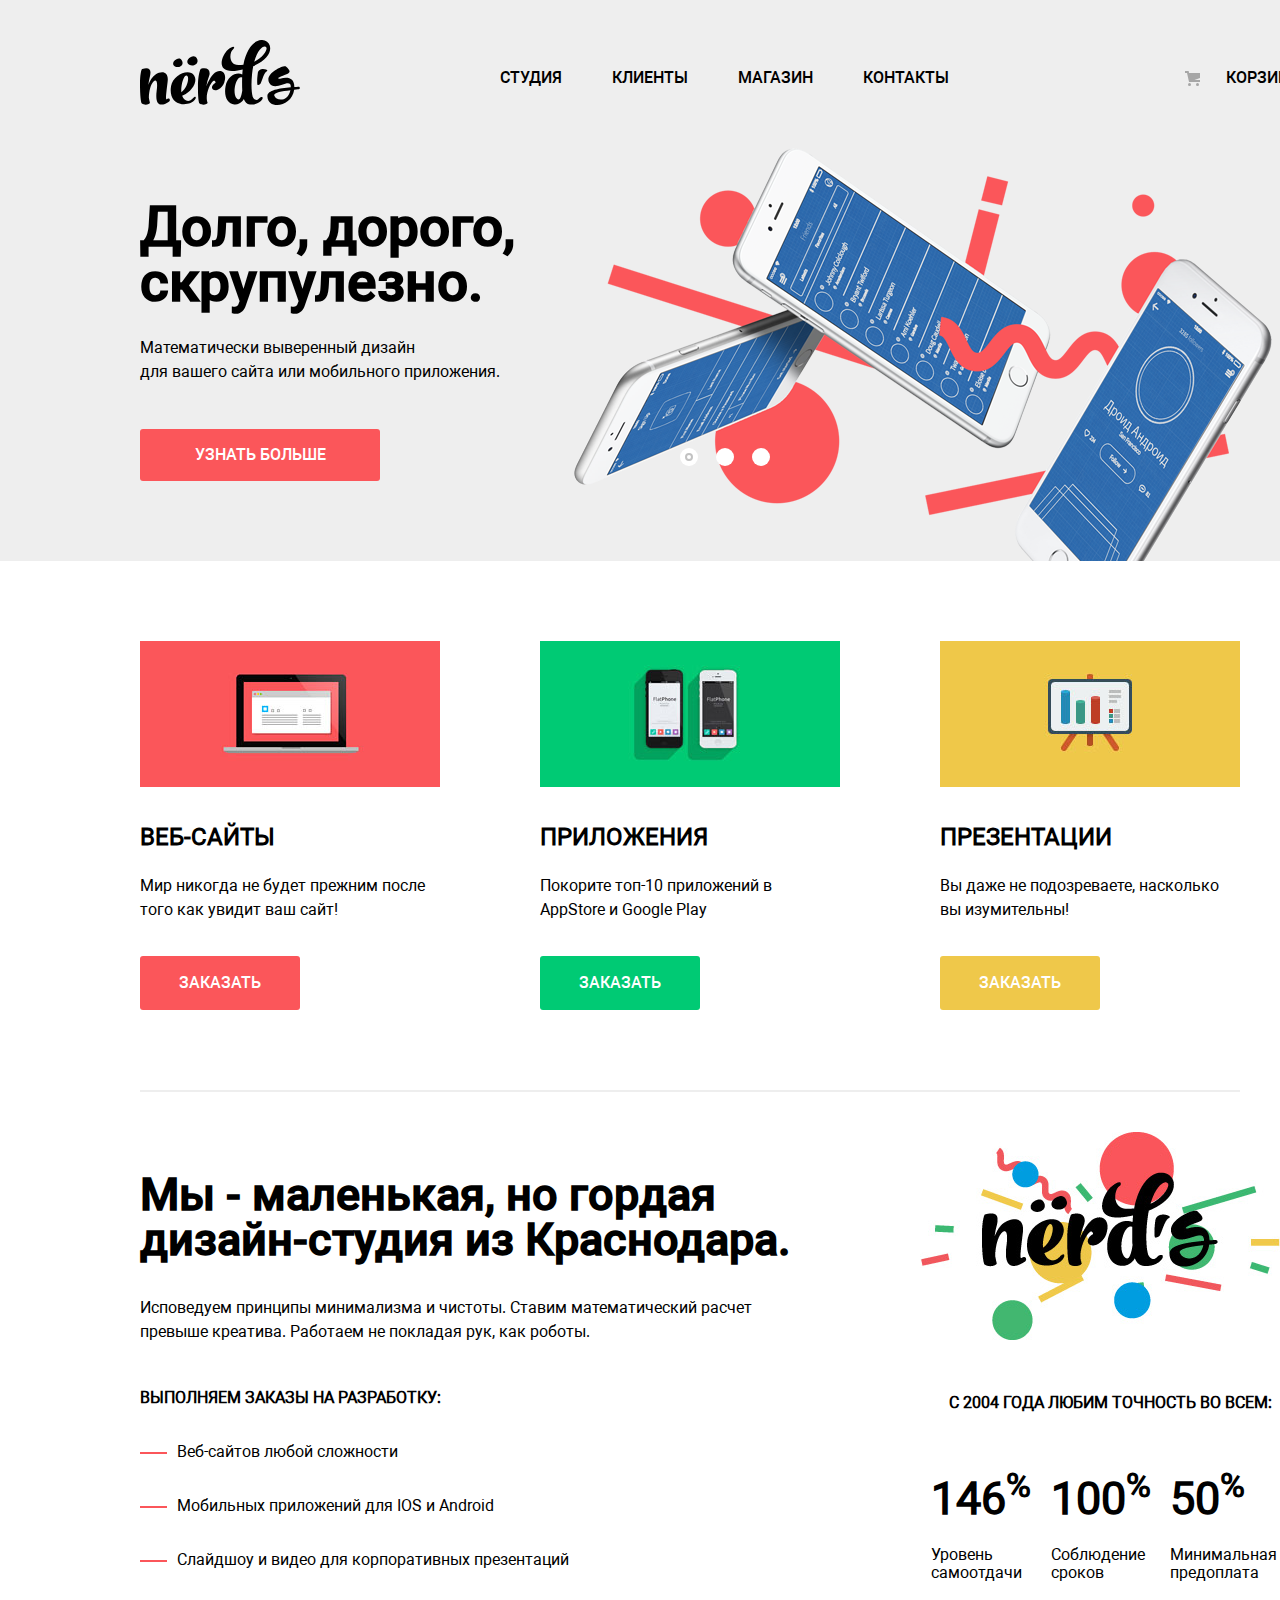
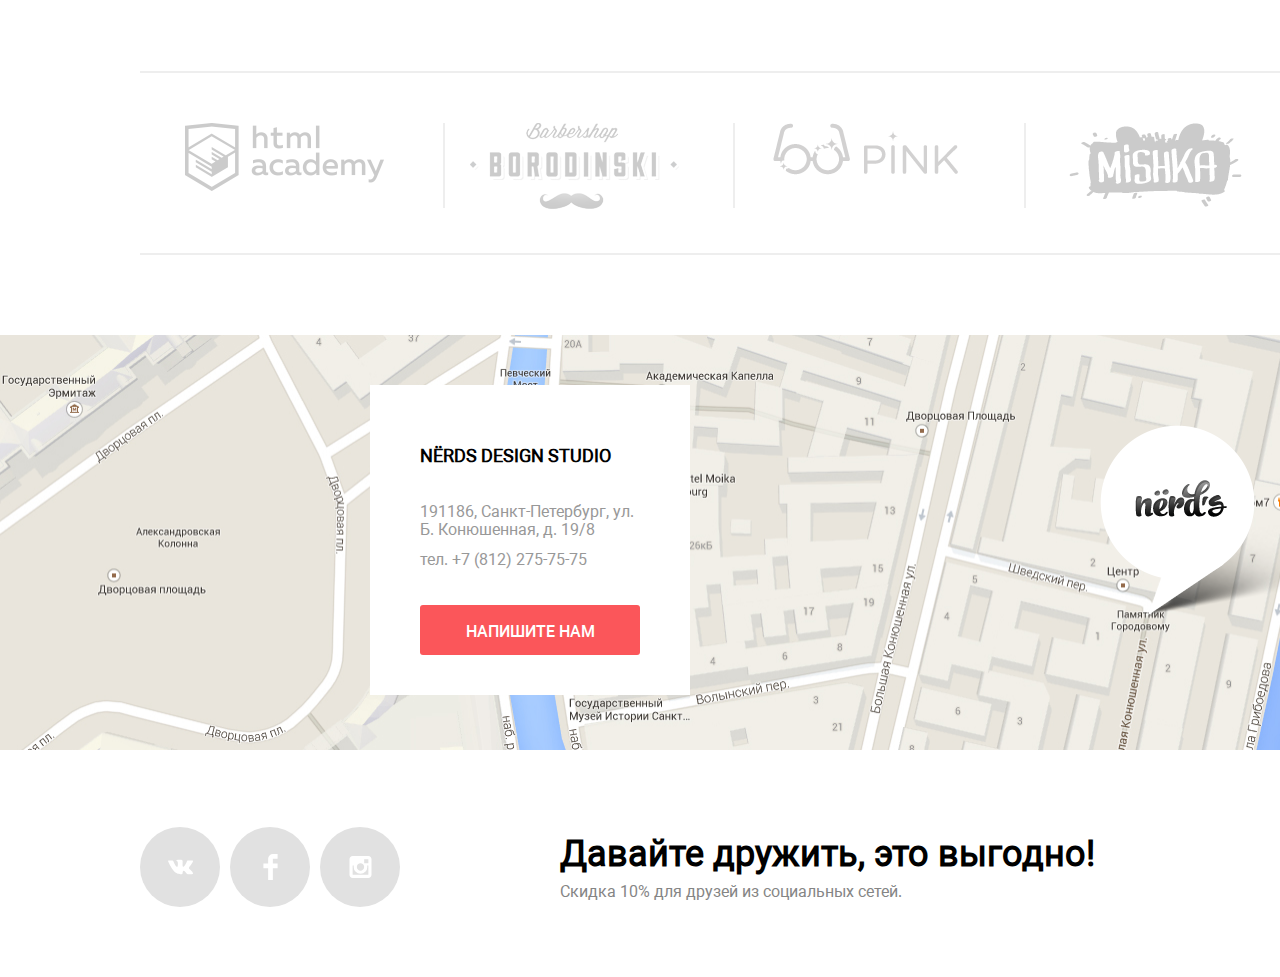
==== commit 6e41cdf3: "Финал" ====
--- a/index.html
+++ b/index.html
@@ -38,19 +38,19 @@
             <h2 class="slider-title">Долго, дорого, скрупулезно.</h2>
             <p>Математически выверенный дизайн<br>для вашего сайта или мобильного приложения.</p>
             <a class="button slider-button" href="#">Узнать больше</a>
-            <img src="img/nerds-index-slide1.png" width="760" height="431">
+            <img src="img/nerds-index-slide1.png" width="760" height="431" alt="Слайд1">
           </li>
           <li class="slider-item slide-2">
             <h2 class="slider-title">Любим математику<br> как никто другой</h2>
             <p>Никакого креатива, только математические формулы<br> для расчёта идеальных пропорций.</p>
             <a class="button slider-button" href="#">Узнать больше</a>
-            <img src="img/nerds-index-slide2.png" width="760" height="431">
+            <img src="img/nerds-index-slide2.png" width="760" height="431" alt="Слайд2">
           </li>
           <li class="slider-item slide-3">
             <h2 class="slider-title">Только ночь,<br> только хардкор</h2>
             <p>Работать днем, как все? Мы против этого.<br> Ближе к полуночи работа только начинается.</p>
             <a class="button slider-button" href="#">Узнать больше</a>
-            <img src="img/nerds-index-slide3.png" width="760" height="431">
+            <img src="img/nerds-index-slide3.png" width="760" height="431" alt="Слайд3">
           </li>
         </ul>
       </section>
@@ -64,28 +64,29 @@
             <img src="img/illustration-1.jpg" width="300" height="146" alt="Веб-сайты">
             <h3 class="features-item-title">Веб-сайты</h3>
             <p>Мир никогда не будет прежним после того как увидит ваш сайт!</p>
-            <button class="button features-button button-pink">Заказать</button>
+            <button class="button features-button button-pink" type="button">Заказать</button>
           </li>
           <li class="features-item">
             <img src="img/illustration-2.jpg" width="300" height="146" alt="Приложения">
             <h3 class="features-item-title">Приложения</h3>
             <p>Покорите топ-10 приложений в AppStore и Google Play</p>
-            <button class="button features-button button-green">Заказать</button>
+            <button class="button features-button button-green" type="button">Заказать</button>
           </li>
           <li class="features-item">
             <img src="img/illustration-3.jpg" width="300" height="146" alt="Презентации">
             <h3 class="features-item-title">Презентации</h3>
             <p>Вы даже не подозреваете, насколько вы изумительны!</p>
-            <button class="button features-button button-yellow">Заказать</button>
+            <button class="button features-button button-yellow" type="button">Заказать</button>
           </li>
         </ul>
       </section>
 
-      <div class="about-studio">
+      <section class="about-studio">
+        <h2 class="visually-hidden">Информация о студии</h2>
         <div class="promo">
           <p><b>Мы - маленькая, но гордая дизайн-студия из Краснодара.</b></p>
           <p>Исповедуем принципы минимализма и чистоты. Ставим математический расчет превыше креатива. Работаем не покладая рук, как роботы.</p>
-          <span>Выполняем заказы на разработку:</span>
+          <p class="orders">Выполняем заказы на разработку:</p>
           <ul class="orders-list">
             <li class="orders-item">Веб-сайтов любой сложности</li>
             <li class="orders-item">Мобильных приложений для IOS и Android</li>
@@ -94,7 +95,7 @@
         </div>
 
         <div class="info">
-          <img src="img/nerds-illustration.jpg" width="360" height="208" alt="Логотип">
+          <img src="img/nerds-illustration.png" width="360" height="208" alt="Логотип">
           <table class="info-table">
             <caption>С 2004 года любим точность во всем:</caption>
             <tr>
@@ -109,13 +110,13 @@
             </tr>
           </table>
         </div>
-      </div>
+      </section>
 
       <section class="clients">
         <h2 class="visually-hidden">Клиенты</h2>
         <ul class="clients-list">
           <li class="clients-item">
-            <a href="https://htmlacademy.ru/intensive/htmlcss" bla><img src="img/logo-1.png" width="199" height="68" alt="HTML Academy"></a>
+            <a href="https://htmlacademy.ru/intensive/htmlcss"><img src="img/logo-1.png" width="199" height="68" alt="HTML Academy"></a>
           </li>
           <li class="clients-item">
             <a href="#"><img src="img/logo-2.png" width="209" height="90" alt="Barbershop Borodinski"></a>
@@ -131,7 +132,7 @@
     </main>
 
     <footer class="main-footer">
-      <div class="map">
+      <section class="map">
         <div class="contacts">
           <p ><b>Nёrds design studio</b></p>
           <p>191186, Санкт-Петербург, ул. Б. Конюшенная, д. 19/8</p>
@@ -140,8 +141,8 @@
         </div>
         <img class="marker" src="img/map-marker.png" width="231" height="190" alt="Мы здесь">
         <img src="img/map.jpg" width="1440" height="415" alt="Наше расположение на карте">
-      </div>
-      <div class="social">
+      </section>
+      <section class="social">
         <ul class="social-list">
           <li class="social-item"><a class="social-button" href="#"><img src="img/vk-icon.svg" alt="Вконтакте" width="25" height="20"></a></li>
           <li class="social-item"><a class="social-button" href="#"><img src="img/fb-icon.svg" alt="Фейсбук" width="15" height="26"></a></li>
@@ -149,7 +150,7 @@
         </ul>
         <p><b>Давайте дружить, это выгодно!</b>
         Скидка 10% для друзей из социальных сетей.</p>
-      </div>
+      </section>
     </footer>
 
     <section class="modal write-us">
@@ -163,7 +164,7 @@
           <label for="email">Ваш e-mail:</label>
           <input id="email" type="text" name="mail" placeholder="Для отправки ответа">
           </p>
-          <p class="form-item">
+          <p class="message-field">
           <label for="message">Текст письма:</label>
           <textarea id="message" name="text" placeholder="В свобоной форме"></textarea>
           </p>
@@ -173,5 +174,6 @@
         </form>
     </section>
 
+    <script src="js/modalform.js"></script>
   </body>
 </html>
--- a/css/style.css
+++ b/css/style.css
@@ -1,4 +1,4 @@
-@font-face {
+ @font-face {
 	font-family: "Roboto Regular";
 	src:
 		local("Roboto Regular"),
@@ -53,7 +53,6 @@
 .button:focus {
 	background-color: #e74246;
 }
-
 
 .button:active {
 	color: rgba(255, 255, 255, 0.3);
@@ -424,7 +423,7 @@
 	padding-bottom: 17px;
 }
 
-.promo span {
+.promo .orders {
 	display: inline-block;
 	padding-top: 25px;
 	padding-bottom: 5px;
@@ -750,64 +749,64 @@
 }
 
 .sort {
-	width: 760px;
-	padding-bottom: 28px;
+  width: 760px;
+  padding-bottom: 28px;
 }
 
 .sort fieldset {
-	position: relative;
-	margin: 0;
-	padding: 0;
+  position: relative;
+  margin: 0;
+  padding: 0;
 }
 
 .sort legend {
-	position: absolute;
-	font-size: 18px;
-	line-height: 18px;
-	text-transform: uppercase;
+  position: absolute;
+  font-size: 18px;
+  line-height: 18px;
+  text-transform: uppercase;
 }
 
 .sort-list {
-	display: flex;
-	position: absolute;
-	right: 100px;
-	top: 0;
+  display: flex;
+  position: absolute;
+  right: 100px;
+  top: 0;
 }
 
 .sort-option {
-	padding-left: 13px;
-	padding-right: 13px;
-
-	font-size: 14px;
-	line-height: 18px;
-	text-transform: uppercase;
+  padding-left: 13px;
+  padding-right: 13px;
+
+  font-size: 14px;
+  line-height: 18px;
+  text-transform: uppercase;
 }
 
 .sort-indicator {
-	position: absolute;
-	right: 0;
-	top: 0;
+  position: absolute;
+  right: 0;
+  top: 0;
 }
 
 .sort-indicator img {
-	margin-left: 20px;
+  margin-left: 20px;
 }
 
 .sort img, .sort-option label {
-	opacity: 0.2;
+  opacity: 0.2;
 }
 
 .sort img:hover,
 .sort img:focus,
 .sort-option label:hover,
 .sort-option label:focus {
-	opacity: 0.6;
+  opacity: 0.6;
 }
 
 .sort img:active,
 .sort .current,
 .sort-option label:active {
-	opacity: 1;
+  opacity: 1;
 }
 
 /*Каталог товаров*/
@@ -960,9 +959,15 @@
 /*Футер*/
 
 .map {
-  padding-top: 30px;
-  padding-bottom: 35px;
   position: relative;
+ 	padding-top: 30px;
+ 	padding-bottom: 35px;
+}
+
+.map img {
+  margin: 0 auto;
+  width: 100%;
+  z-index: 0;
 }
 
 .contacts {
@@ -970,7 +975,7 @@
   width: 220px;
   height: 210px;
   top: 80px;
-  left: 140px;
+  left: 370px;
   padding: 50px;
 
   background-color: white;
@@ -1011,8 +1016,9 @@
 
 .map .marker {
   position: absolute;
+  width: 231px;
   top: 120px;
-  left: 820px;
+  left: 1100px;
 }
 
 .social {
@@ -1164,6 +1170,9 @@
 	background-color: transparent;
 	border: 2px solid #d7dcde;
 }
+.message-field {
+	width: 760px;
+}
 
 .write-us-form textarea {
 	width: 760px;
@@ -1182,3 +1191,51 @@
 	height: 50px;
 }
 
+.modal-show {
+	display: block;
+	animation: bounce 0.6s;
+}
+
+.modal-error {
+	animation: shake 0.6s;
+}
+
+@keyframes bounce {
+	0% {
+		transform: translateY(-2000px);
+	}
+
+	70% {
+		transform: translateY(30px);
+	}
+
+	90% {
+		transform: translateY(-10px);
+	}
+
+	100% {
+		transform: translateY(0);
+	}
+}
+
+@keyframes shake {
+	0%,
+	100% {
+		transform: translateX(0);
+	}
+
+	10%,
+	30%,
+	50%,
+	70%,
+	90% {
+		transform: translateX(-10px);
+	}
+
+	20%,
+	40%,
+	60%,
+	80% {
+		transform: translateX(10px);
+	}
+}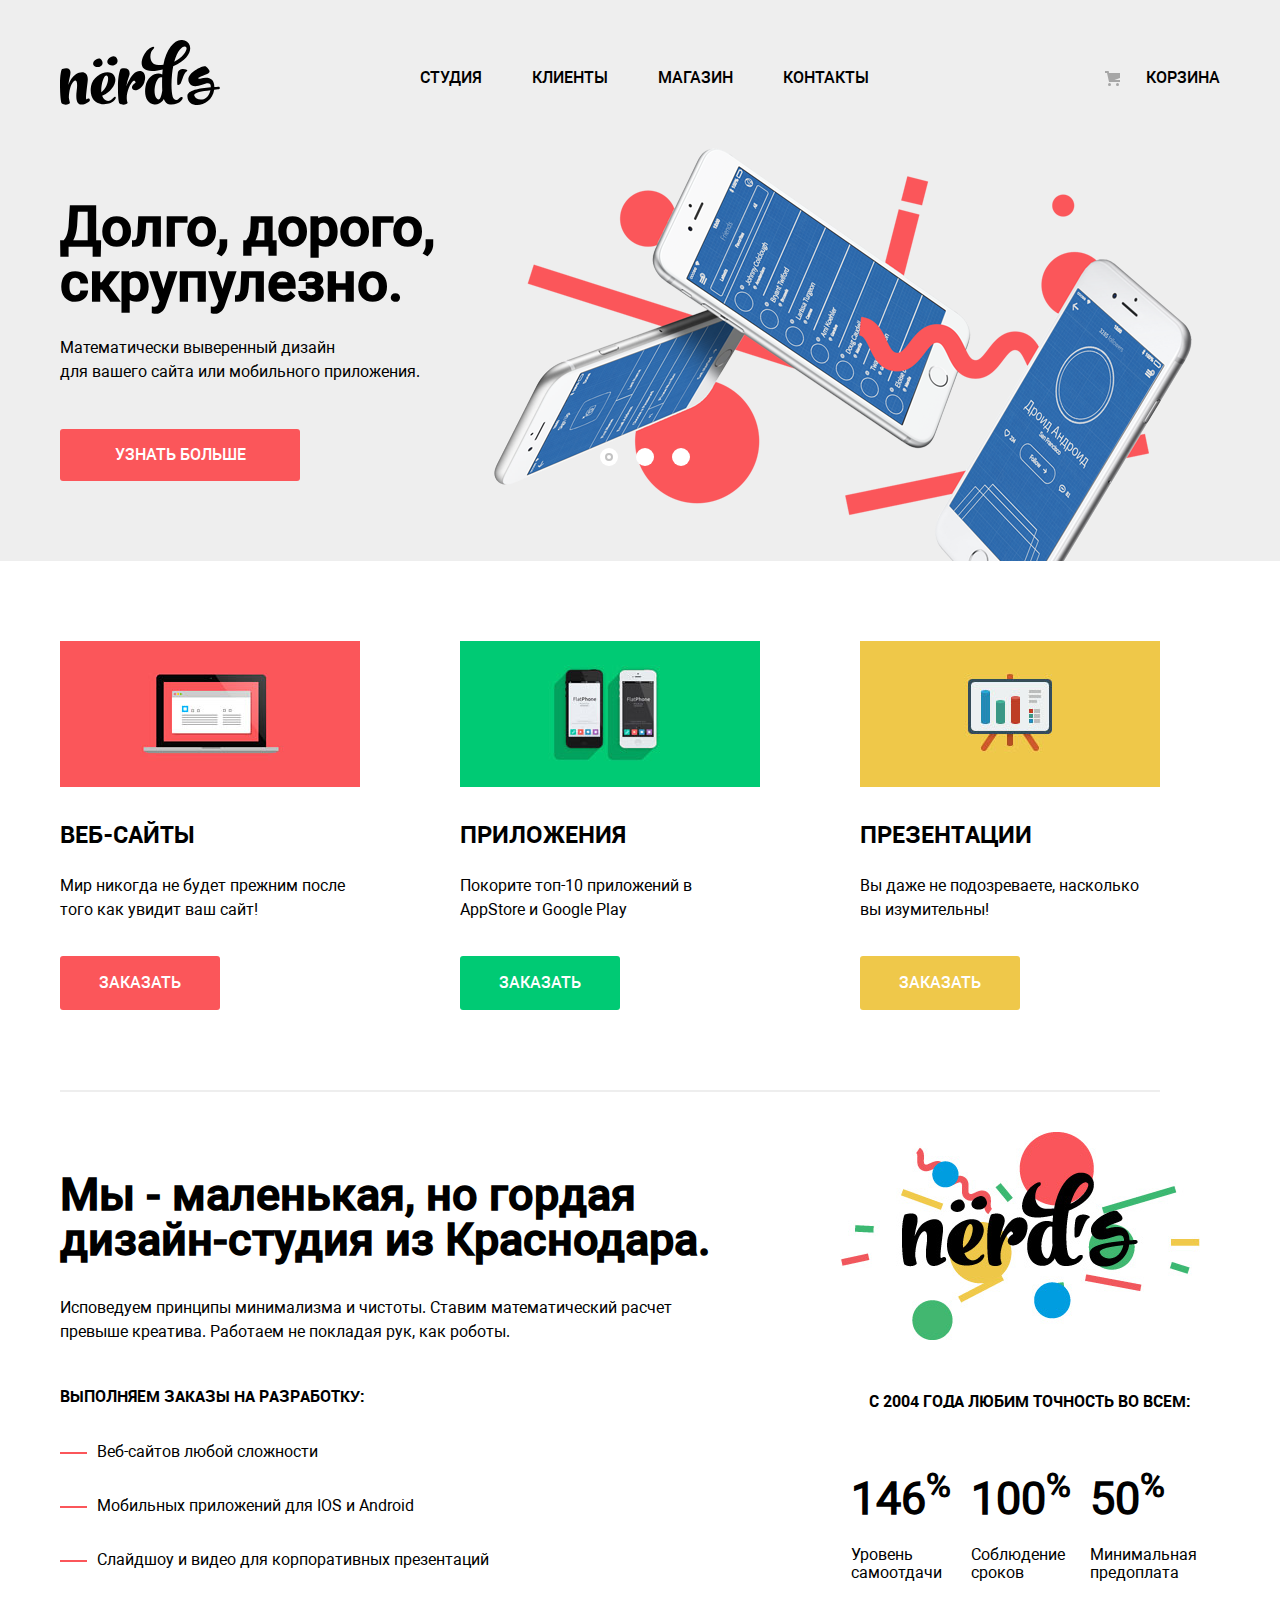
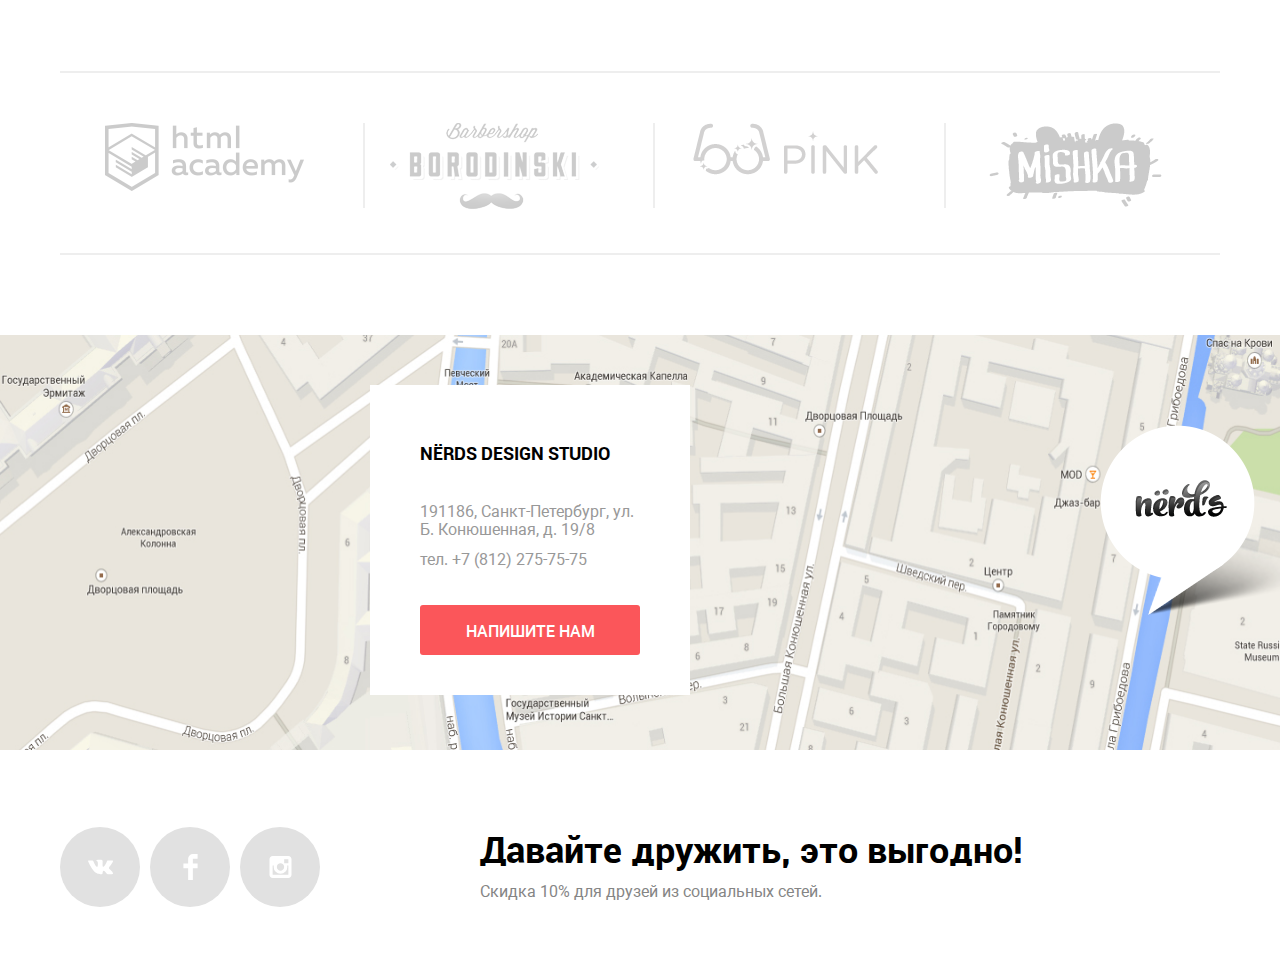
==== commit b280e753: "Исправления" ====
--- a/index.html
+++ b/index.html
@@ -1,15 +1,12 @@
 <!DOCTYPE html>
 <html lang="ru">
-
   <head>
     <meta charset="utf-8">
     <title>Дизайн-студия "Нёрдс"</title>
     <link href="css/normalize.css" rel="stylesheet">
     <link href="css/style.css" rel="stylesheet">
   </head>
-
   <body>
-
     <header class="main-header">
       <nav class="main-navigation">
         <a class="header-logo" href="index.html">
@@ -22,8 +19,8 @@
           <li class="main-navigation-item"><a href="#">Контакты</a></li>
         </ul>
         <a class="user-block" href="#">Корзина</a>
-    </nav>  
-    <section class="slider">
+      </nav>  
+      <section class="slider">
         <h2 class="visually-hidden">Слайдер</h2>
         <input type="radio" name="indicator" id="btn-1" class="btn-1 current" checked>
         <input type="radio" name="indicator" id="btn-2" class="btn-2">
@@ -35,27 +32,32 @@
         </div>
         <ul class="slider-list">
           <li class="slider-item slide-1 current">
-            <h2 class="slider-title">Долго, дорого, скрупулезно.</h2>
-            <p>Математически выверенный дизайн<br>для вашего сайта или мобильного приложения.</p>
+            <h2 class="slider-title">Долго, дорого,<br>
+            скрупулезно.</h2>
+            <p>Математически выверенный дизайн<br>
+            для вашего сайта или мобильного приложения.</p>
             <a class="button slider-button" href="#">Узнать больше</a>
             <img src="img/nerds-index-slide1.png" width="760" height="431" alt="Слайд1">
           </li>
           <li class="slider-item slide-2">
-            <h2 class="slider-title">Любим математику<br> как никто другой</h2>
-            <p>Никакого креатива, только математические формулы<br> для расчёта идеальных пропорций.</p>
+            <h2 class="slider-title">Любим математику<br>
+            как никто другой</h2>
+            <p>Никакого креатива, только математические формулы<br>
+            для расчёта идеальных пропорций.</p>
             <a class="button slider-button" href="#">Узнать больше</a>
             <img src="img/nerds-index-slide2.png" width="760" height="431" alt="Слайд2">
           </li>
           <li class="slider-item slide-3">
-            <h2 class="slider-title">Только ночь,<br> только хардкор</h2>
-            <p>Работать днем, как все? Мы против этого.<br> Ближе к полуночи работа только начинается.</p>
+            <h2 class="slider-title">Только ночь,<br>
+            только хардкор</h2>
+            <p>Работать днем, как все? Мы против этого.<br>
+            Ближе к полуночи работа только начинается.</p>
             <a class="button slider-button" href="#">Узнать больше</a>
             <img src="img/nerds-index-slide3.png" width="760" height="431" alt="Слайд3">
           </li>
         </ul>
       </section>
     </header>
-
     <main class="container">
       <section class="features">
         <h2 class="visually-hidden">Услуги</h2>
@@ -80,7 +82,6 @@
           </li>
         </ul>
       </section>
-
       <section class="about-studio">
         <h2 class="visually-hidden">Информация о студии</h2>
         <div class="promo">
@@ -93,7 +94,6 @@
             <li class="orders-item">Слайдшоу и видео для корпоративных презентаций</li>
           </ul>
         </div>
-
         <div class="info">
           <img src="img/nerds-illustration.png" width="360" height="208" alt="Логотип">
           <table class="info-table">
@@ -111,7 +111,6 @@
           </table>
         </div>
       </section>
-
       <section class="clients">
         <h2 class="visually-hidden">Клиенты</h2>
         <ul class="clients-list">
@@ -130,7 +129,6 @@
         </ul>
       </section>
     </main>
-
     <footer class="main-footer">
       <section class="map">
         <div class="contacts">
@@ -144,15 +142,20 @@
       </section>
       <section class="social">
         <ul class="social-list">
-          <li class="social-item"><a class="social-button" href="#"><img src="img/vk-icon.svg" alt="Вконтакте" width="25" height="20"></a></li>
-          <li class="social-item"><a class="social-button" href="#"><img src="img/fb-icon.svg" alt="Фейсбук" width="15" height="26"></a></li>
-          <li class="social-item"><a class="social-button" href="#"><img src="img/insta-icon.svg" alt="Инстаграм" width="23" height="22"></a></li>
+          <li class="social-item">
+            <a class="social-button" href="#"><img src="img/vk-icon.svg" alt="Вконтакте" width="25" height="20"></a>
+          </li>
+          <li class="social-item">
+            <a class="social-button" href="#"><img src="img/fb-icon.svg" alt="Фейсбук" width="15" height="26"></a>
+          </li>
+          <li class="social-item">
+            <a class="social-button" href="#"><img src="img/insta-icon.svg" alt="Инстаграм" width="23" height="22"></a>
+          </li>
         </ul>
         <p><b>Давайте дружить, это выгодно!</b>
         Скидка 10% для друзей из социальных сетей.</p>
       </section>
     </footer>
-
     <section class="modal write-us">
         <h2>Напишите нам</h2>
         <form class="write-us-form" action="#" method="post">
@@ -173,7 +176,6 @@
           <img src="img/close-cross.svg" width="32" height="21" alt="Закрыть"></button>
         </form>
     </section>
-
     <script src="js/modalform.js"></script>
   </body>
-</html>
+</html>--- a/css/style.css
+++ b/css/style.css
@@ -23,7 +23,6 @@
 body {
 	margin: 0;
 	padding: 0;
-	min-width: 1440px;
 	font-family: "Roboto Regular", "Arial", sans-serif;
 	font-size: 16px;
 	line-height: 24px;
@@ -47,6 +46,7 @@
 	background-color: #fb565a;
 	border: none;
 	border-radius: 3px;
+	cursor: pointer;
 }
 
 .button:hover,
@@ -80,213 +80,213 @@
 }
 
 .header-logo {
-  	display: block;
-  	margin: 0;
-  	padding: 0;
-  	margin-right: 200px;
-  	width: 160px;
+	display: block;
+	margin: 0;
+	padding: 0;
+	margin-right: 200px;
+	width: 160px;
 }
 
 .header-logo img:hover, 
 .header-logo img:focus {
-  	fill: #303030;
-  	opacity: 0.8;
+	fill: #303030;
+	opacity: 0.8;
 }
 
 .header-logo img:active {
-  	fill: #303030;
-  	opacity: 0.3;
+	fill: #303030;
+	opacity: 0.3;
 }
 
 .main-navigation {
-  	display: flex;
-  	align-items: center;
-  	margin: 0 auto;
-  	padding-top: 40px;
-  	padding-right: 20px;
-  	padding-bottom: 35px;
-  	padding-left: 20px;
-  	width: 1160px;
+	display: flex;
+	align-items: center;
+	margin: 0 auto;
+	padding-top: 40px;
+	padding-right: 20px;
+	padding-bottom: 35px;
+	padding-left: 20px;
+	width: 1160px;
 }
 
 .main-navigation a {
-  	font-family: "Roboto Medium", "Arial", sans-serif;
-  	font-size: 16px;
-  	line-height: 30px;
-  	color: #000000;
-  	text-transform: uppercase;
+	font-family: "Roboto Medium", "Arial", sans-serif;
+	font-size: 16px;
+	line-height: 30px;
+	color: #000000;
+	text-transform: uppercase;
 }
 
 .main-navigation-list {
 	margin: 0;
-  	padding: 0;
-  	display: flex;
-  	flex-wrap: wrap;
-  	width: 640px;
-  	list-style: none;
+	padding: 0;
+	display: flex;
+	flex-wrap: wrap;
+	width: 640px;
+	list-style: none;
 }
 
 .main-navigation-list a {
-  	display: block;
-  	margin-right: 50px;
-  	padding-top: 4px 0;
+	display: block;
+	margin-right: 50px;
+	padding-top: 4px 0;
 }
 
 .main-navigation a:hover,
 .main-navigation a:focus {
-  	color: #fb565a;
+	color: #fb565a;
 }
 
 .main-navigation a:active {
-  	opacity: 0.3;
+	opacity: 0.3;
 }
 
 .main-navigation a.current {
-  	border-bottom: 2px solid #fb565a;
+	border-bottom: 2px solid #fb565a;
 }
 
 .user-block {
-  	display: block;
-  	position: relative;
-  	width: 115px;
-  	margin: 0;
-  	padding: 4px 0;
-  	margin-left: 45px;
-  	text-align: right;
+	display: block;
+	position: relative;
+	width: 115px;
+	margin: 0;
+	padding: 4px 0;
+	margin-left: 45px;
+	text-align: right;
 }
 
 .user-block::before {
-  	content: "";
-  	position: absolute;
-  	top: 12px;
-  	left: 0px;
-  	width: 15px;
-  	height: 15px;
-  	background-image: url("../img/cart-icon.svg");
-  	background-repeat: no-repeat;
-  	background-position: 0 0;
+	content: "";
+	position: absolute;
+	top: 12px;
+	left: 0px;
+	width: 15px;
+	height: 15px;
+	background-image: url("../img/cart-icon.svg");
+	background-repeat: no-repeat;
+	background-position: 0 0;
 }
 
 /*Заголовок на странице каталога*/
 
 .catalog-title {
-  	margin: 0;
-  	padding: 0;
-  	padding-top: 70px;
-  	padding-bottom: 105px;
-  	padding-left: 20px;
-  	padding-right: 20px;
-  	margin-right: auto;
-  	margin-left: auto;
-  	width: 1160px;
-  	font-family: "Roboto Medium", "Arial", sans-serif;
-  	font-size: 55px;
-  	line-height: 55px;
-  	text-align: center;
+	margin: 0;
+	padding: 0;
+	padding-top: 70px;
+	padding-bottom: 105px;
+	padding-left: 20px;
+	padding-right: 20px;
+	margin-right: auto;
+	margin-left: auto;
+	width: 1160px;
+	font-family: "Roboto Medium", "Arial", sans-serif;
+	font-size: 55px;
+	line-height: 55px;
+	text-align: center;
 }
 
 /*Слайдер*/
 
 .slider {
-  	margin: 0;
-  	padding: 0;
-  	position: relative;
-  	margin-left: auto;
-  	margin-right: auto;
-  	padding-left: 20px;
-  	padding-right: 20px;
-  	width: 1160px;
+	margin: 0;
+	padding: 0;
+	position: relative;
+	margin-left: auto;
+	margin-right: auto;
+	padding-left: 20px;
+	padding-right: 20px;
+	width: 1160px;
 }
 
 .slider-list {
-  	margin: 0;
-  	padding: 0;
-  	width: 1160px;
+	margin: 0;
+	padding: 0;
+	width: 1160px;
 }
 
 .slider-item {
-  	position: relative;
-  	margin: 0;
-  	padding: 0;
-  	width: 1160px;
+	position: relative;
+	margin: 0;
+	padding: 0;
+	width: 1160px;
 }
 
 .slider-title {
-  	margin: 0;
-  	padding: 0;
-  	padding-top: 50px;
-  	padding-bottom: 13px;
-  	font-family: "Roboto Medium", "Arial", sans-serif;
-  	font-size: 55px;
-  	line-height: 55px;
+	margin: 0;
+	padding: 0;
+	padding-top: 50px;
+	padding-bottom: 13px;
+	font-family: "Roboto Medium", "Arial", sans-serif;
+	font-size: 55px;
+	line-height: 55px;
 }
 
 .slide-1 .slider-title {
-  	width: 440px;
+	width: 440px;
 }
 
 .slide-2 .slider-title {
-  	width: 525px;
+	width: 525px;
 }
 
 .slide-3 .slider-title {
-  	width: 410px;
+	width: 410px;
 }
 
 .slider-item p {
-  	margin: 0;
-  	padding: 0;
-  	padding-top: 13px;
-  	padding-bottom: 45px;
-  	width: 420px;
+	margin: 0;
+	padding: 0;
+	padding-top: 13px;
+	padding-bottom: 45px;
+	width: 420px;
 }
 
 .slide-3 p {
-  	width: 360px;
+	width: 360px;
 }
 
 .slider-list, 
 .slider-indicator {
-  	list-style: none;
+	list-style: none;
 }
 
 .slider-item img {
-  	position: absolute;
-  	right: 0;
-  	bottom: 0;
+	position: absolute;
+	right: 0;
+	bottom: 0;
 }
 
 .slider-button {
-  	display: inline-block;
-  	margin-bottom: 80px;
-  	padding-top: 17px;
-  	padding-bottom: 17px;
-  	width: 240px;
+	display: inline-block;
+	margin-bottom: 80px;
+	padding-top: 17px;
+	padding-bottom: 17px;
+	width: 240px;
 }
 
 .slider-indicator {
-  	position: absolute;
-  	display: flex;
-  	justify-content: space-between;
-  	margin: 0;
-  	padding: 0;
-  	right: 550px;
-  	bottom: 95px;
-  	width: 90px;
-  	z-index: 2;
+	position: absolute;
+	display: flex;
+	justify-content: space-between;
+	margin: 0;
+	padding: 0;
+	right: 550px;
+	bottom: 95px;
+	width: 90px;
+	z-index: 2;
 }
 
 .slider input[type="radio"] {
-  	display: none;
+	display: none;
 }
 
 .slider-indicator label {
-  	position: relative;
-  	display: inline-block;
-  	width: 18px;
-  	height: 18px;
-  	background-color: #ffffff;
-  	border-radius: 50%;
+	position: relative;
+	display: inline-block;
+	width: 18px;
+	height: 18px;
+	background-color: #ffffff;
+	border-radius: 50%;
 }
 
 .slider .btn-1:checked ~ .slider-indicator label[for="btn-1"]::before,
@@ -354,6 +354,7 @@
 	padding: 0;
 	padding-top: 28px;
 	padding-bottom: 11px;
+	font-family: "Roboto Bold", "Arial", sans-serif;
 	font-size: 24px;
 	line-height: 30px;
 	text-transform: uppercase;
@@ -437,6 +438,10 @@
 	line-height: 45px;
 }
 
+.orders {
+	font-family: "Roboto Bold", "Arial", sans-serif;
+}
+
 .orders-list {
 	margin: 0;
 	padding: 0;
@@ -479,6 +484,7 @@
 .info-table caption {
 	padding-top: 4px;
 	padding-bottom: 46px;
+	font-family: "Roboto Bold", "Arial", sans-serif;
 	font-weight: bold;
 	text-transform: uppercase;
 	text-align: center;
@@ -541,7 +547,7 @@
 	opacity: 0.1;
 }
 
- /*Страница каталога*/
+/*Страница каталога*/
 
 .catalog-container {
 	display: flex;
@@ -553,7 +559,8 @@
 	padding-right: 20px;
 	padding-top: 55px;
 }
- /*Фильтры*/
+
+/*Фильтры*/
 
 .filter {
 	width: 260px;
@@ -565,13 +572,13 @@
 
 .filter fieldset {
 	margin: 0;
-	padding: 0;
-	padding-bottom: 50px;
+	margin-top: 50px;
+	padding: 0;
 }
 
 .range-filter {
+	padding-top: 45px;
 	width: 260px;
-	padding-bottom: 60px;
 }
 
 .range-controls {
@@ -671,6 +678,7 @@
 
 .filter legend, 
 .filter-price label {
+	font-family: "Roboto Bold", "Arial", sans-serif;
 	font-size: 18px;
 	line-height: 30px;
 	text-transform: uppercase;
@@ -726,7 +734,7 @@
 }
 
 .filter-input:disabled + label {
- 	opacity: 0.3;
+	opacity: 0.3;
 }
 
 .filter-button {
@@ -748,65 +756,97 @@
 	box-shadow: 0 3px 0 0 rgba(0, 1, 1, 0.1);
 }
 
-.sort {
-  width: 760px;
-  padding-bottom: 28px;
-}
-
-.sort fieldset {
-  position: relative;
-  margin: 0;
-  padding: 0;
-}
-
-.sort legend {
-  position: absolute;
-  font-size: 18px;
-  line-height: 18px;
-  text-transform: uppercase;
-}
-
-.sort-list {
-  display: flex;
-  position: absolute;
-  right: 100px;
-  top: 0;
-}
-
-.sort-option {
-  padding-left: 13px;
-  padding-right: 13px;
-
-  font-size: 14px;
-  line-height: 18px;
-  text-transform: uppercase;
-}
-
-.sort-indicator {
-  position: absolute;
-  right: 0;
-  top: 0;
-}
-
-.sort-indicator img {
-  margin-left: 20px;
-}
-
-.sort img, .sort-option label {
-  opacity: 0.2;
-}
-
-.sort img:hover,
-.sort img:focus,
-.sort-option label:hover,
-.sort-option label:focus {
-  opacity: 0.6;
-}
-
-.sort img:active,
-.sort .current,
-.sort-option label:active {
-  opacity: 1;
+.sorting-items {
+	display: flex;
+	flex-direction: row;
+	align-items: stretch;
+	margin-top: 55px;
+	margin-left: 40px;
+	font-size: 14px;
+	text-transform: uppercase;
+	color: #b2b2b2;
+}
+
+.sorting-items span {
+	font-family: "Roboto Bold", "Arial", sans-serif;
+	font-size: 18px;
+	color: black;
+}
+
+.list-sorting {
+	position: relative;
+	display: flex;
+	flex-direction: row;
+	justify-content: flex-end;
+	width: 585px;
+	list-style: none;
+}
+
+.list-sorting li {
+	display: inline-block;
+	margin-top: -15px;
+}
+
+.list-sorting li a {
+	display: block;
+	padding-left: 25px;
+	font-size: 14px;
+	text-transform: uppercase;
+	color: #b2b2b2;
+	text-decoration: none;
+}
+
+.list-sorting li a:hover {
+	color: #666666;
+}
+
+.list-sorting li a:active {
+	color: black;
+}
+
+.list-sorting li:nth-last-child(3) {
+	padding-right: 35px;
+}
+
+.list-sorting li .icon-up a,
+.list-sorting li .icon-down a {
+	display: block;
+	margin-left: 3px;
+	margin-right: -10px;
+	margin-top: 3px;
+	width: 11px;
+	height: 11px;
+	opacity: 0.2;
+}
+
+.icon-up a {
+	display: block;
+	width: 100%;
+	background-position: center;
+	background-repeat: no-repeat;
+	background-image: url('../img/icon-up-dir.svg');
+	text-align: center;
+	text-indent:-9999px;
+}
+
+.icon-down a {	
+	display: block;
+	width: 100%;
+	background-position: center;
+	background-repeat: no-repeat;
+	background-image: url('../img/icon-down-dir.svg');
+	text-align: center;
+	text-indent:-9999px;
+}
+
+.list-sorting li .icon-up a:hover,
+.list-sorting li .icon-down a:hover {
+	opacity: 0.4;
+}
+
+.list-sorting li .icon-up a:active,
+.list-sorting li .icon-down a:active {
+	opacity: 1;
 }
 
 /*Каталог товаров*/
@@ -871,6 +911,7 @@
 	margin: 0;
 	padding: 0;
 	padding-bottom: 10px;
+	font-family: "Roboto Bold", "Arial", sans-serif;
 	font-size: 18px;
 	line-height: 30px;
 	text-align: center;
@@ -902,7 +943,8 @@
 .catalog-item:focus .catalog-item-info {
 	display: block;
 }
- /*Нумерация*/
+
+/*Нумерация*/
 
 .pagination-list {
 	display: flex;
@@ -935,7 +977,6 @@
 	padding-left: 80px;
 	padding-right: 80px;
 	width: 100px;
-  
 }
 
 .pagination-item a:hover,
@@ -959,131 +1000,131 @@
 /*Футер*/
 
 .map {
-  position: relative;
- 	padding-top: 30px;
- 	padding-bottom: 35px;
+	position: relative;
+	padding-top: 30px;
+	padding-bottom: 35px;
 }
 
 .map img {
-  margin: 0 auto;
-  width: 100%;
-  z-index: 0;
+	margin: 0 auto;
+	width: 100%;
+	z-index: 0;
 }
 
 .contacts {
-  position: absolute;
-  width: 220px;
-  height: 210px;
-  top: 80px;
-  left: 370px;
-  padding: 50px;
-
-  background-color: white;
+	position: absolute;
+	width: 220px;
+	height: 210px;
+	top: 80px;
+	left: 370px;
+	padding: 50px;
+	background-color: white;
 }
 
 .contacts p {
-  display: inline-block;
-  padding: 0;
-  margin: 0;
-  margin-right: auto;
-  margin-left: auto;
-  padding-top: 6px;
-  padding-bottom: 6px;
-  width: 220px;
-  line-height: 18px;
-  color: #989898;
+	display: inline-block;
+	padding: 0;
+	margin: 0;
+	margin-right: auto;
+	margin-left: auto;
+	padding-top: 6px;
+	padding-bottom: 6px;
+	width: 220px;
+	line-height: 18px;
+	color: #989898;
 }
 
 .contacts b {
-  display: inline-block;
-  margin-left: auto;
-  margin-right: auto;
-  padding-bottom: 20px;
-  font-size: 18px;
-  line-height: 30px;
-  text-align: center;
-  text-transform: uppercase;
-  color: #000000;
+	display: inline-block;
+	margin-left: auto;
+	margin-right: auto;
+	padding-bottom: 20px;
+	font-family: "Roboto Bold", "Arial", sans-serif;
+	font-size: 18px;
+	line-height: 30px;
+	text-align: center;
+	text-transform: uppercase;
+	color: #000000;
 }
 
 .footer-button {
-  width: 100%;
-  height: 50px;
-  margin-right: auto;
-  margin-left: auto;
-  margin-top: 30px;
+	width: 100%;
+	height: 50px;
+	margin-right: auto;
+	margin-left: auto;
+	margin-top: 30px;
 }
 
 .map .marker {
-  position: absolute;
-  width: 231px;
-  top: 120px;
-  left: 1100px;
+	position: absolute;
+	width: 231px;
+	top: 120px;
+	left: 1100px;
 }
 
 .social {
-  display: flex;
-  width: 1160px;
-  padding-top: 35px;
-  padding-left: 20px;
-  padding-right: 20px;
-  padding-bottom: 70px;
-  margin-right: auto;
-  margin-left: auto;
+	display: flex;
+	width: 1160px;
+	padding-top: 35px;
+	padding-left: 20px;
+	padding-right: 20px;
+	padding-bottom: 70px;
+	margin-right: auto;
+	margin-left: auto;
 }
 
 .social-list {
-  display: flex;
-  justify-content: space-between;
-  align-items: center;
-  list-style: none;
-  margin: 0;
-  padding: 0;
-  width: 260px;
+	display: flex;
+	justify-content: space-between;
+	align-items: center;
+	margin: 0;
+	padding: 0;
+	width: 260px;
+	list-style: none;
 }
 
 .social-item a {
-  display: flex;
-  align-items: center;
-  justify-content: center;
-  width: 80px;
-  height: 80px;
-  border-radius: 50%;
-  background-color: #e1e1e1;
+ 	display: flex;
+	align-items: center;
+	justify-content: center;
+	width: 80px;
+	height: 80px;
+	border-radius: 50%;
+	background-color: #e1e1e1;
 }
 
 .social-item a:hover,
 .social-item a:focus {
-  background-color: #e74246;
+	background-color: #e74246;
 }
 
 .social-item a:active {
-  background-color: #d7373b;
-  box-shadow: inset 0 3px 15px 0 rgba(0, 1, 1, 0.1);
+	background-color: #d7373b;
+	box-shadow: inset 0 3px 15px 0 rgba(0, 1, 1, 0.1);
 }
 
 .social-item a:active img {
-  opacity: 0.3;
+	opacity: 0.3;
 }
 
 .social p {
-  width: 580px;
-  margin: 0;
-  padding: 0;
-  margin-left: auto;
-  margin-right: auto;
-
-  line-height: 22px;
-  color: #858585;
+	margin: 0;
+	margin-left: auto;
+	margin-right: auto;
+	padding: 0;
+	width: 580px;
+	line-height: 22px;
+	color: #858585;
 }
 
 .social b {
-  display: inline-block;
-  padding-top: 9px;
-  padding-bottom: 9px;
-  font-size: 36px;
-  line-height: 36px;
-  color: #000000;
+	display: inline-block;
+	padding-top: 9px;
+	padding-bottom: 9px;
+	font-family: "Roboto Bold", "Arial", sans-serif;
+	font-size: 36px;
+	line-height: 36px;
+	color: #000000;
 }
 
 /*Модальное окно*/
@@ -1113,16 +1154,16 @@
 }
 
 .modal-close img {
-  opacity: 0.3;
+	opacity: 0.3;
 }
 
 .modal-close img:hover,
 .modal-close img:focus {
-  opacity: 1;
+	opacity: 1;
 }
 
 .modal-close img:active {
-  opacity: 0.1;
+	opacity: 0.1;
 }
 
 .write-us {
@@ -1137,6 +1178,7 @@
 	margin: 0;
 	margin-bottom: 20px;
 	padding: 0;
+	font-family: "Roboto Medium", "Arial", sans-serif;
 	font-size: 45px;
 	line-height: 45px;
 	color: #000000;
@@ -1156,6 +1198,7 @@
 .write-us-form label {
 	display: inline-block;
 	margin-bottom: 10px;
+	font-family: "Roboto Bold", "Arial", sans-serif;
 	font-size: 16px;
 	line-height: 18px;
 	color: #000000;
@@ -1179,7 +1222,7 @@
 	height: 115px;
 }
 .write-us-form input:hover {
- 	border-color: #b4b9bb;
+	border-color: #b4b9bb;
  }
 
 .write-us-form input:focus {
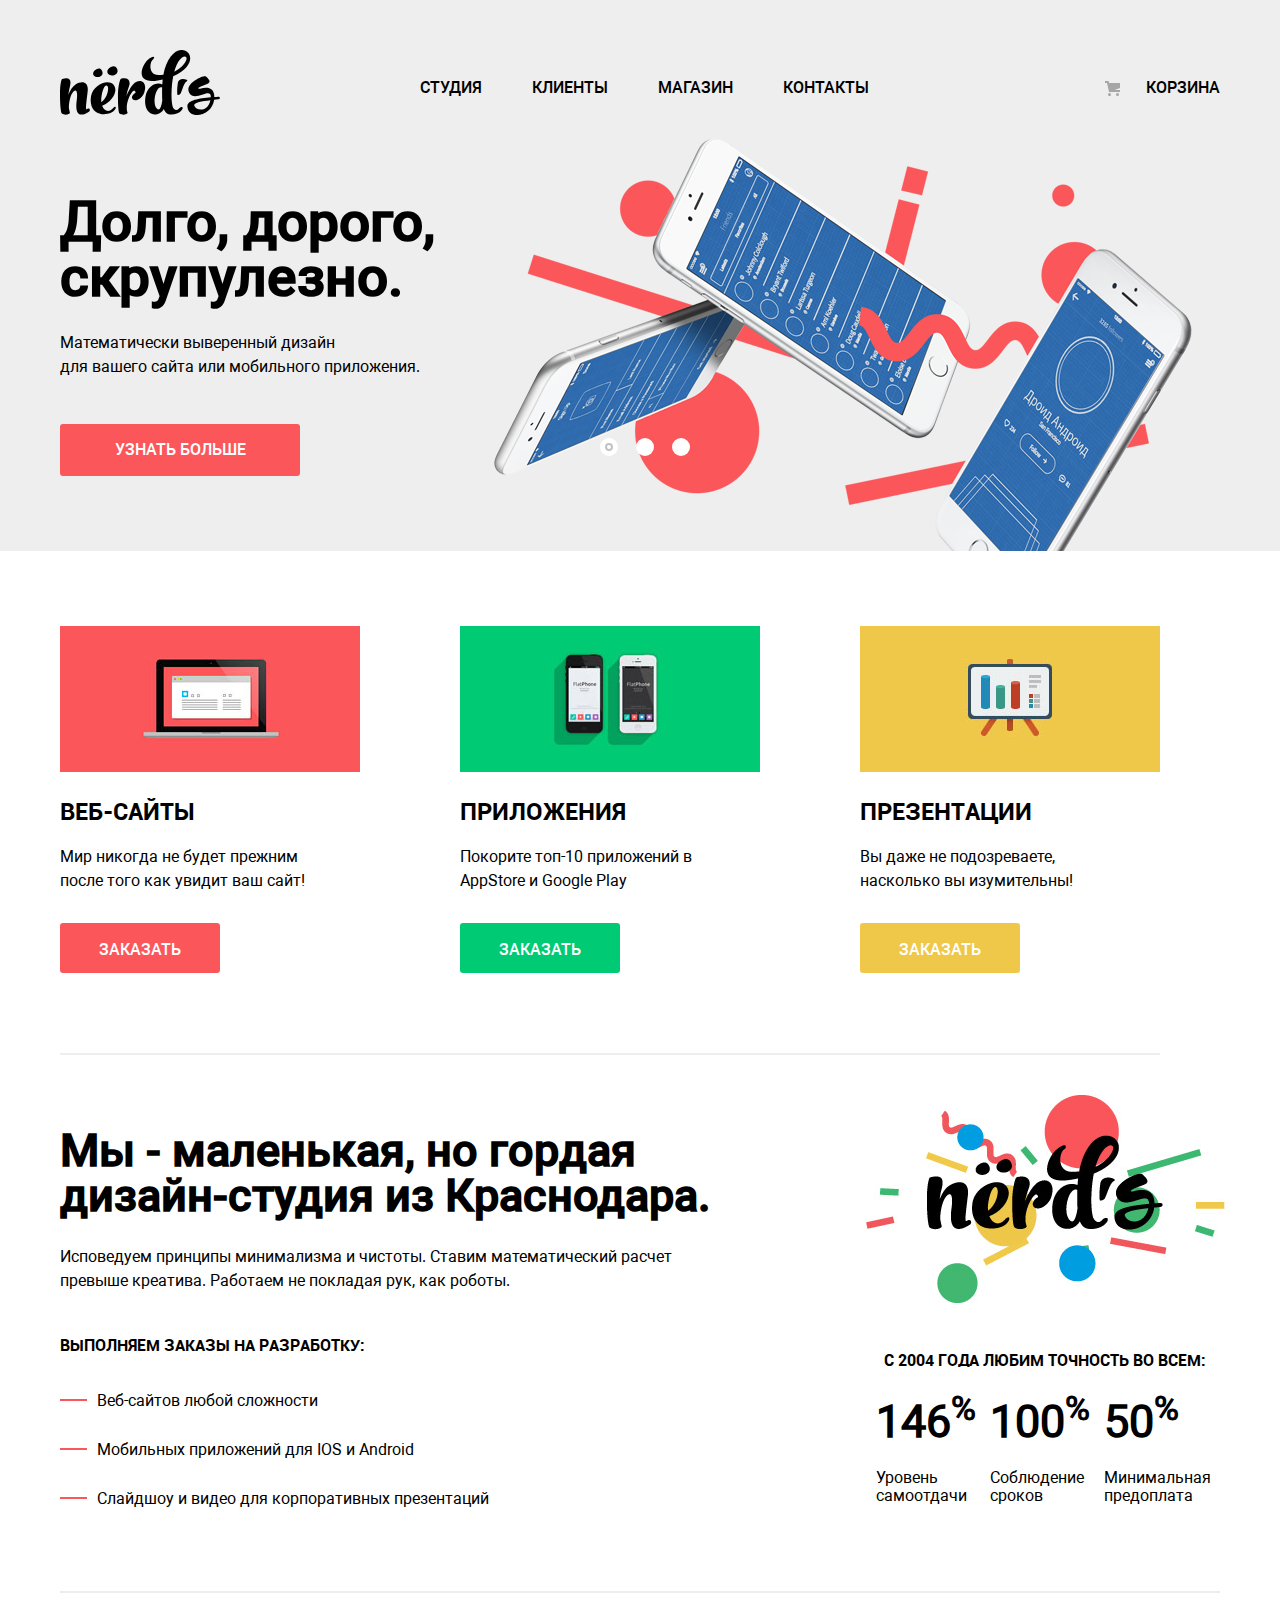
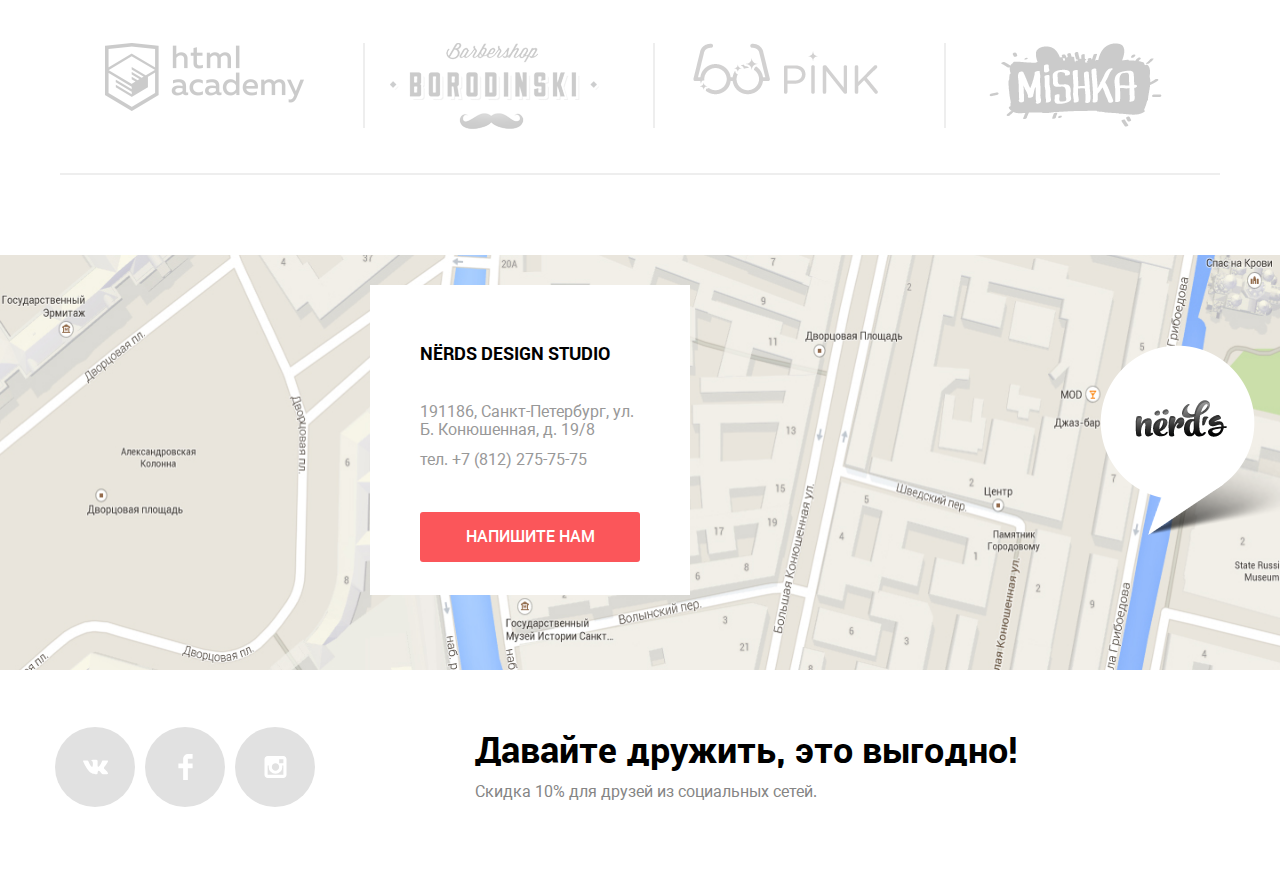
==== commit 5a5c75fd: "Исправления Финал" ====
--- a/index.html
+++ b/index.html
@@ -135,7 +135,7 @@
           <p ><b>Nёrds design studio</b></p>
           <p>191186, Санкт-Петербург, ул. Б. Конюшенная, д. 19/8</p>
           <p>тел. +7 (812) 275-75-75</p>
-          <button class="button footer-button">Напишите нам</button>
+          <a class="button footer-button" href="#">Напишите нам</a>
         </div>
         <img class="marker" src="img/map-marker.png" width="231" height="190" alt="Мы здесь">
         <img src="img/map.jpg" width="1440" height="415" alt="Наше расположение на карте">
@@ -161,21 +161,21 @@
         <form class="write-us-form" action="#" method="post">
           <p class="form-item">
           <label for="username">Ваше имя:</label>
-          <input id="username" type="text" name="name" placeholder="Представьтесь, пожалуйста">
+          <input id="username" type="text" name="name" placeholder="Представьтесь, пожалуйста" required>
           </p>
           <p class="form-item">
           <label for="email">Ваш e-mail:</label>
-          <input id="email" type="text" name="mail" placeholder="Для отправки ответа">
+          <input id="email" type="text" name="mail" placeholder="Для отправки ответа" required>
           </p>
           <p class="message-field">
           <label for="message">Текст письма:</label>
-          <textarea id="message" name="text" placeholder="В свобоной форме"></textarea>
+          <textarea id="message" name="text" placeholder="В свободной форме"></textarea>
           </p>
           <button class="button" type="submit">Отправить</button>
           <button class="modal-close" type="button">
           <img src="img/close-cross.svg" width="32" height="21" alt="Закрыть"></button>
         </form>
     </section>
-    <script src="js/modalform.js"></script>
+    <script src="js/script.js"></script>
   </body>
 </html>--- a/css/style.css
+++ b/css/style.css
@@ -35,6 +35,7 @@
 }
 
 .button {
+	display: block;
 	padding: 18px 0;
 	width: 160px;
 	font-family: "Roboto Medium", "Arial", sans-serif;
@@ -102,7 +103,7 @@
 	display: flex;
 	align-items: center;
 	margin: 0 auto;
-	padding-top: 40px;
+	padding-top: 50px;
 	padding-right: 20px;
 	padding-bottom: 35px;
 	padding-left: 20px;
@@ -138,6 +139,7 @@
 }
 
 .main-navigation a:active {
+	color: #000000;
 	opacity: 0.3;
 }
 
@@ -171,14 +173,10 @@
 
 .catalog-title {
 	margin: 0;
-	padding: 0;
-	padding-top: 70px;
-	padding-bottom: 105px;
-	padding-left: 20px;
-	padding-right: 20px;
-	margin-right: auto;
-	margin-left: auto;
-	width: 1160px;
+	margin-bottom: 60px;
+	padding-top: 35px;
+	padding-bottom: 109px;
+	width: 100%;
 	font-family: "Roboto Medium", "Arial", sans-serif;
 	font-size: 55px;
 	line-height: 55px;
@@ -214,7 +212,7 @@
 .slider-title {
 	margin: 0;
 	padding: 0;
-	padding-top: 50px;
+	padding-top: 35px;
 	padding-bottom: 13px;
 	font-family: "Roboto Medium", "Arial", sans-serif;
 	font-size: 55px;
@@ -258,7 +256,7 @@
 
 .slider-button {
 	display: inline-block;
-	margin-bottom: 80px;
+	margin-bottom: 75px;
 	padding-top: 17px;
 	padding-bottom: 17px;
 	width: 240px;
@@ -336,7 +334,7 @@
 	margin: 0;
 	padding: 0;
 	margin-right: 60px;
-	padding-top: 80px;
+	padding-top: 75px;
 	padding-bottom: 80px;
 	width: 1100px;
 	list-style: none;
@@ -352,7 +350,7 @@
 .features-item-title {
 	margin: 0;
 	padding: 0;
-	padding-top: 28px;
+	padding-top: 20px;
 	padding-bottom: 11px;
 	font-family: "Roboto Bold", "Arial", sans-serif;
 	font-size: 24px;
@@ -363,8 +361,13 @@
 .features-item p {
 	margin: 0;
 	padding: 0;
-	padding-top: 11px;
-	padding-bottom: 34px;
+	padding-top: 5px;
+	padding-bottom: 30px;
+	width: 260px;
+}
+
+.features-button {
+	height: 50px;
 }
 
 .features-item .button-green {
@@ -420,8 +423,9 @@
 .promo p {
 	margin: 0;
 	padding: 0;
-	padding-top: 17px;
+	padding-top: 10px;
 	padding-bottom: 17px;
+	width: 660px;
 }
 
 .promo .orders {
@@ -453,7 +457,7 @@
 	position: relative;
 	padding-left: 37px;
 	padding-top: 15px;
-	padding-bottom: 15px;
+	padding-bottom: 10px;
 }
 
 .orders-item::before {
@@ -469,25 +473,30 @@
 
 .info {
 	width: 380px;
+	height: 410px;
 }
 
 .info img {
+	margin-left: 25px;
 	margin-bottom: 40px;
 }
 
 .info-table {
-	padding: 0;
-	margin: 0;
+	margin: 0;
+	margin-left: 25px;
+	padding: 0;
+	width: 360px;
 	border-spacing: 10px;
 }
 
 .info-table caption {
-	padding-top: 4px;
-	padding-bottom: 46px;
+	margin: 0;
+	margin-bottom: 10px;
+	font-size: 16px;
+	line-height: 24px;
 	font-family: "Roboto Bold", "Arial", sans-serif;
-	font-weight: bold;
 	text-transform: uppercase;
-	text-align: center;
+	text-align: center;	
 }
 
 .info-table tr {
@@ -513,6 +522,7 @@
 	margin: 0;
 	padding: 0;
 	width: 1160px;
+	height: 180px;
 	list-style: none;
 	border-bottom: 2px solid #eeeeee;
 }
@@ -551,18 +561,21 @@
 
 .catalog-container {
 	display: flex;
+	-webkit-box-pack: start;
+	-ms-flex-pack: start;
 	justify-content: space-between;
+	margin: 0 auto;
+	margin-top: -50px;
+	padding: 0;
 	width: 1160px;
-	margin-right: auto;
-	margin-left: auto;
-	padding-left: 20px;
-	padding-right: 20px;
-	padding-top: 55px;
 }
 
 /*Фильтры*/
 
 .filter {
+	margin-top: 40px;
+	margin-left: -11px;
+	margin-right: 115px;
 	width: 260px;
 }
 
@@ -572,12 +585,29 @@
 
 .filter fieldset {
 	margin: 0;
-	margin-top: 50px;
-	padding: 0;
+	margin-left: 10px;
+	padding: 0;
+}
+
+.filter legend {
+	margin: 0;
+	margin-bottom: -5px;
+	padding: 0;
+	width: 260px;
+}
+
+.filter fieldset:nth-child(2) {
+	margin-top: 60px;
+	margin-bottom: 20px;
+}
+
+.filter fieldset:nth-child(3) {
+	margin-top: 5px;
+	margin-bottom: 25px;
 }
 
 .range-filter {
-	padding-top: 45px;
+	padding-top: 20px;
 	width: 260px;
 }
 
@@ -665,15 +695,14 @@
 	padding-top: 8px;
 }
 
-.filter-option {
-	padding-top: 12px;
-	padding-bottom: 12px;
-	padding-left: 35px;
-}
-
 .filter fieldset, 
 .sort fieldset {
 	border: none;
+}
+
+.filter legend {
+	margin: 0;
+	margin-bottom: 20px;
 }
 
 .filter legend, 
@@ -686,8 +715,19 @@
 
 .filter-option {
 	position: relative;
+	padding-top: 12px;
+	padding-bottom: 12px;
+	padding-left: 35px;
 	line-height: 20px;
 	color: #283136;
+}
+
+.filter-option label {
+	margin: 0;
+	margin-bottom: 2px;
+	color: black;
+	width: 265px;
+	white-space: nowrap;	
 }
 
 .filter-option label::before {
@@ -751,17 +791,18 @@
 }
 
 .filter-button:active {
-	color: rgba(0, 0, 0, 0.3);
 	background-color: #d5d5d5;
-	box-shadow: 0 3px 0 0 rgba(0, 1, 1, 0.1);
+	color: #959595;
+	-webkit-box-shadow: 0 3px 0 0 #bfbfbf inset;
+	box-shadow: 0 3px 0 0 #bfbfbf inset;
 }
 
 .sorting-items {
 	display: flex;
 	flex-direction: row;
 	align-items: stretch;
-	margin-top: 55px;
-	margin-left: 40px;
+	margin-top: 40px;
+	margin-left: 5px;
 	font-size: 14px;
 	text-transform: uppercase;
 	color: #b2b2b2;
@@ -852,7 +893,7 @@
 /*Каталог товаров*/
 
 .catalog {
-	padding-top: 30px;
+	padding-top: 40px;
 	padding-bottom: 20px;
 }
 
@@ -863,8 +904,7 @@
 	margin: 0;
 	padding: 0;
 	width: 760px;
-	list-style: none;
-	
+	list-style: none;	
 }
 
 .catalog-item {
@@ -874,7 +914,7 @@
 	height: 576px;
 }
 
-.catalog-item a::before {
+.catalog-item::before {
 	content: "";
 	display: inline-block;
 	position: absolute;
@@ -888,8 +928,8 @@
 	opacity: 0.12;
 }
 
-.catalog-item:hover a::before,
-.catalog-item:focus a::before {
+.catalog-item:hover::before,
+.catalog-item:focus::before {
 	opacity: 1;
 }
 
@@ -905,6 +945,7 @@
 	bottom: 0;
 	left: 0;
 	background-color: #eeeeee;
+	box-shadow: 0 5px 50px -3px rgba(0, 0, 0, 0.4); 
 }
 
 .catalog-item-info-title {
@@ -933,7 +974,6 @@
 	margin-right: 20px;
 	margin-left: 20px;
 	width: 200px;
-	height: 50px;
 	font-family: "Roboto Medium", "Arial", sans-serif;
 	font-size: 16px;
 	line-height: 18px;
@@ -970,7 +1010,7 @@
 	text-transform: uppercase;
 	color: #000000;
 	background-color: #eeeeee;
-	border-radius: 5%;
+	border-radius: 3px;
 }
 
 .pagination-item:last-child a {
@@ -999,23 +1039,11 @@
 
 /*Футер*/
 
-.map {
-	position: relative;
-	padding-top: 30px;
-	padding-bottom: 35px;
-}
-
-.map img {
-	margin: 0 auto;
-	width: 100%;
-	z-index: 0;
-}
-
 .contacts {
 	position: absolute;
 	width: 220px;
 	height: 210px;
-	top: 80px;
+	top: 60px;
 	left: 370px;
 	padding: 50px;
 	background-color: white;
@@ -1048,11 +1076,9 @@
 }
 
 .footer-button {
-	width: 100%;
-	height: 50px;
-	margin-right: auto;
-	margin-left: auto;
-	margin-top: 30px;
+	margin-top: 37px;
+	padding: 16px 0;
+	width: 220px;
 }
 
 .map .marker {
@@ -1062,15 +1088,27 @@
 	left: 1100px;
 }
 
+.map {
+	position: relative;
+	padding-top: 30px;
+	padding-bottom: 35px;
+}
+
+.map img {
+	margin: 0 auto;
+	width: 100%;
+	z-index: 0;
+}
+
 .social {
 	display: flex;
-	width: 1160px;
-	padding-top: 35px;
-	padding-left: 20px;
+	margin-right: auto;
+	margin-left: auto;
+	padding-top: 15px;
+	padding-left: 10px;
 	padding-right: 20px;
 	padding-bottom: 70px;
-	margin-right: auto;
-	margin-left: auto;
+	width: 1160px;
 }
 
 .social-list {
@@ -1202,7 +1240,6 @@
 	font-size: 16px;
 	line-height: 18px;
 	color: #000000;
-	font-weight: bold;
 }
 
 .write-us-form input {
@@ -1212,6 +1249,7 @@
 	font: inherit;
 	background-color: transparent;
 	border: 2px solid #d7dcde;
+	border-radius: 3px;
 }
 .message-field {
 	width: 760px;
@@ -1220,13 +1258,22 @@
 .write-us-form textarea {
 	width: 760px;
 	height: 115px;
-}
-.write-us-form input:hover {
+	border: 2px solid #d7dcde;
+	border-radius: 3px;
+}
+.write-us-form input:hover,
+.write-us-form textarea:hover {
 	border-color: #b4b9bb;
  }
 
-.write-us-form input:focus {
+.write-us-form input:focus,
+.write-us-form textarea:focus {
 	border-color: #000000;
+}
+
+.write-us-form input.invalid {
+	border-color: #e74246;
+	color: #e74246;
 }
 
 .write-us-form .button {
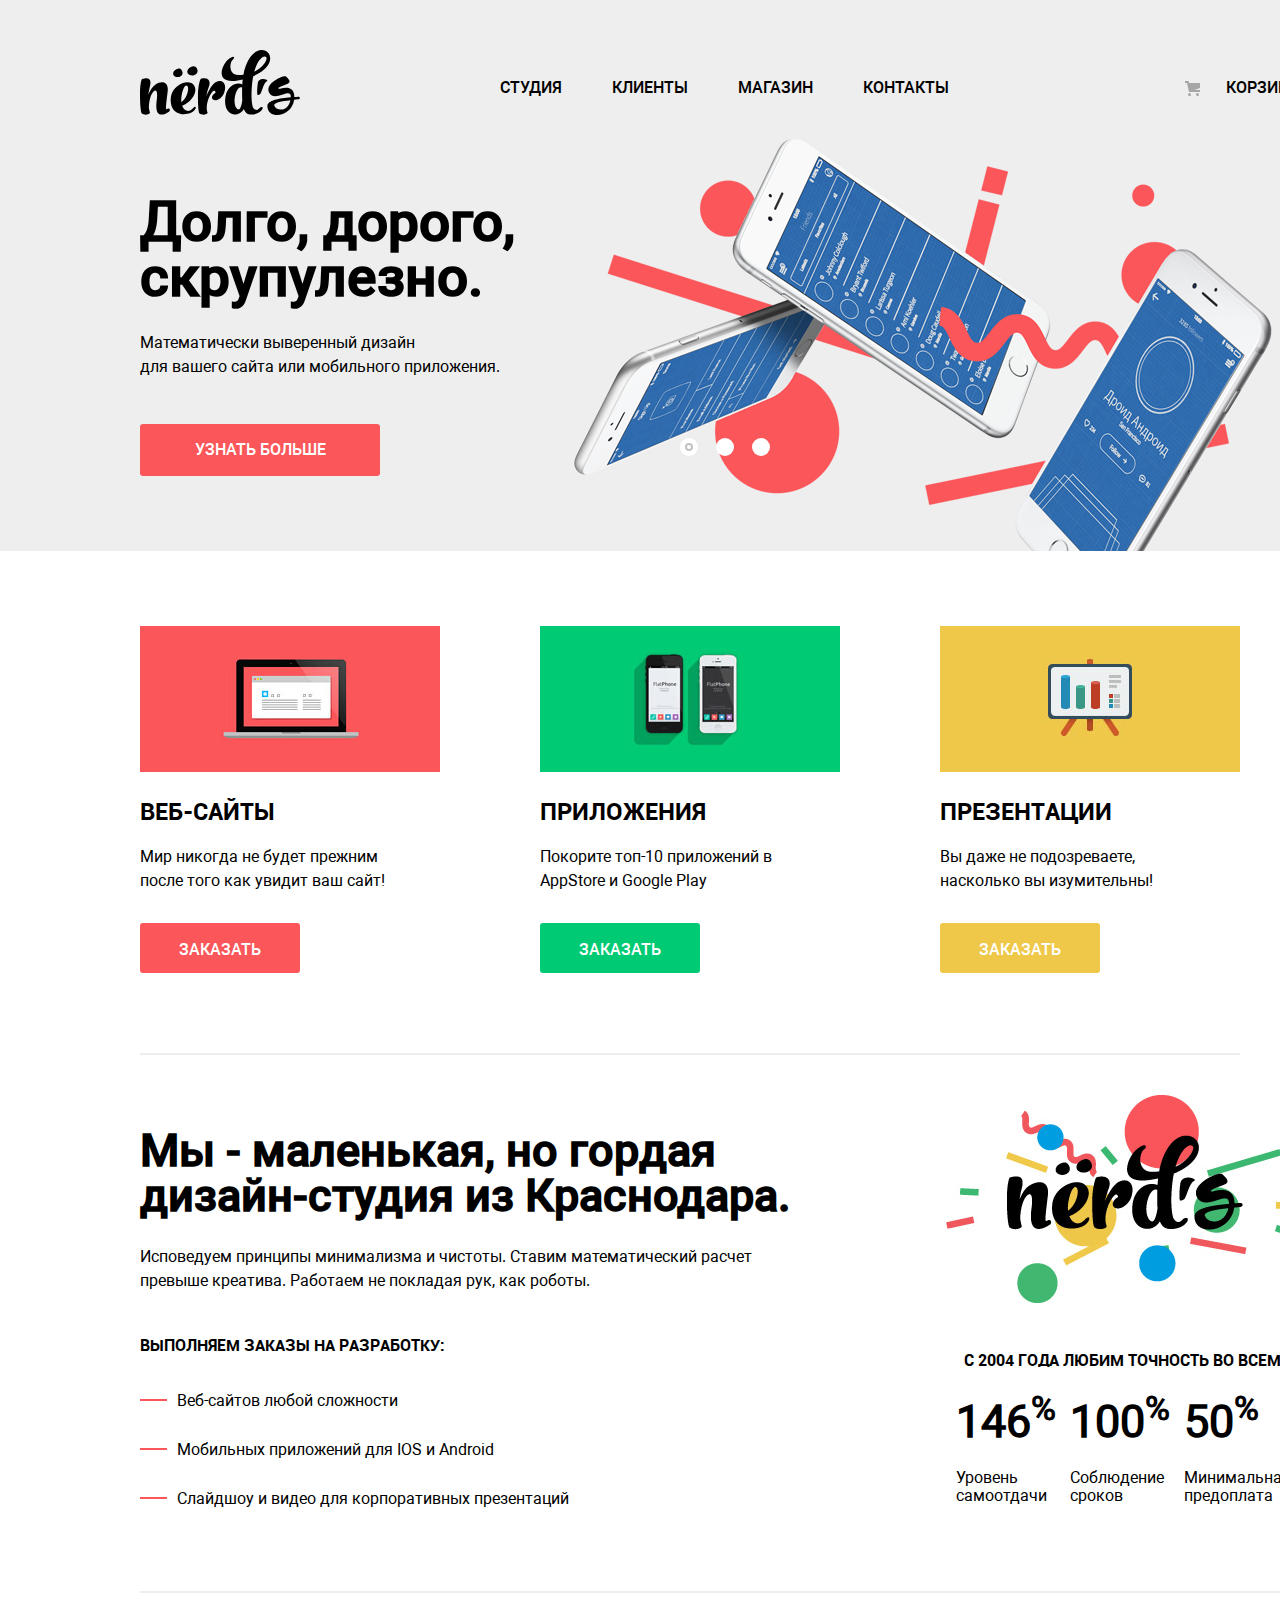
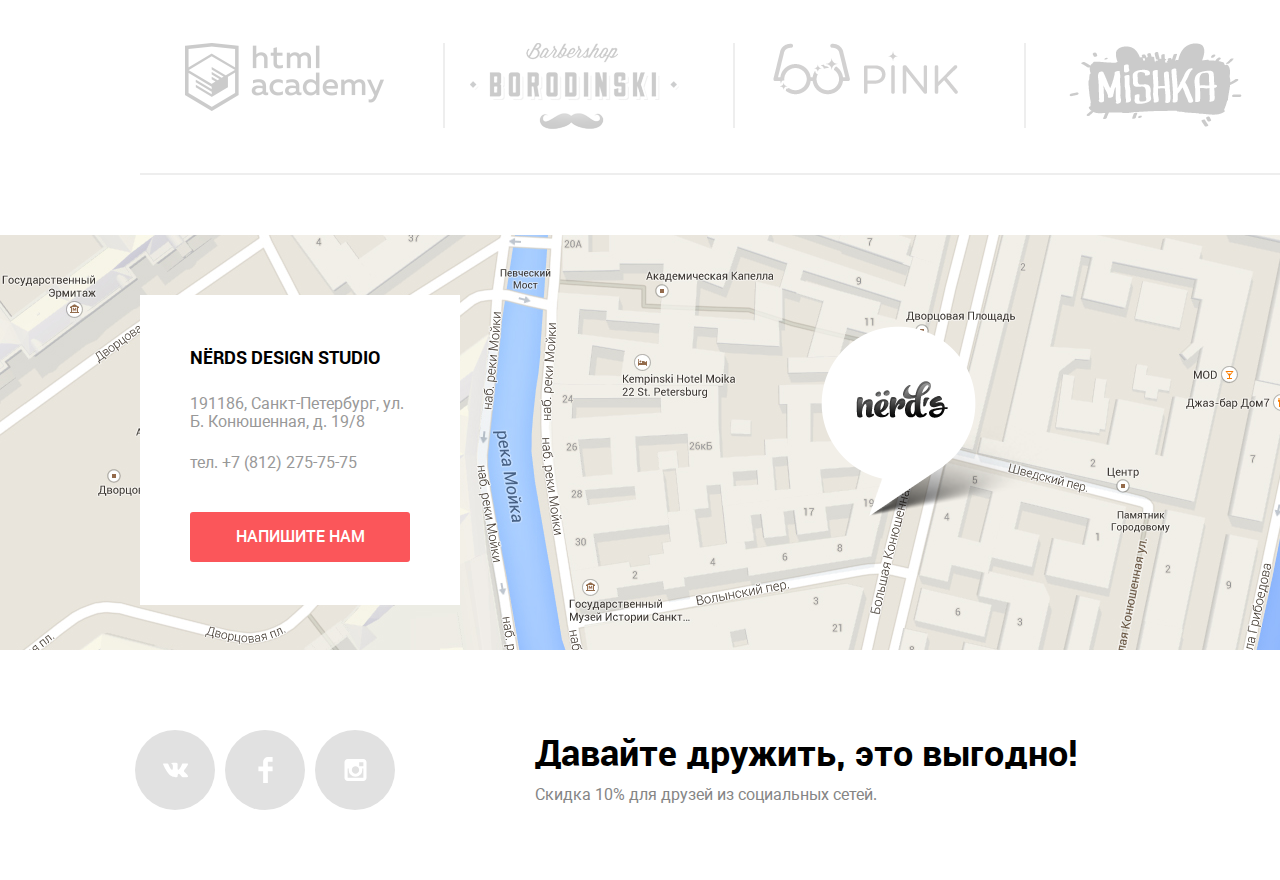
==== commit be386470: "Исправления" ====
--- a/index.html
+++ b/index.html
@@ -130,15 +130,14 @@
       </section>
     </main>
     <footer class="main-footer">
-      <section class="map">
+      <section class="map-and-contacts">
         <div class="contacts">
           <p ><b>Nёrds design studio</b></p>
           <p>191186, Санкт-Петербург, ул. Б. Конюшенная, д. 19/8</p>
-          <p>тел. +7 (812) 275-75-75</p>
+          <p class="phone">тел. +7 (812) 275-75-75</p>
           <a class="button footer-button" href="#">Напишите нам</a>
         </div>
         <img class="marker" src="img/map-marker.png" width="231" height="190" alt="Мы здесь">
-        <img src="img/map.jpg" width="1440" height="415" alt="Наше расположение на карте">
       </section>
       <section class="social">
         <ul class="social-list">
--- a/css/style.css
+++ b/css/style.css
@@ -23,6 +23,7 @@
 body {
 	margin: 0;
 	padding: 0;
+	min-width: 1440px;
 	font-family: "Roboto Regular", "Arial", sans-serif;
 	font-size: 16px;
 	line-height: 24px;
@@ -100,8 +101,12 @@
 }
 
 .main-navigation {
+	display: -webkit-box;
+	display: -ms-flexbox;
 	display: flex;
-	align-items: center;
+	-webkit-box-align: center;
+		-ms-flex-align: center;
+			align-items: center;
 	margin: 0 auto;
 	padding-top: 50px;
 	padding-right: 20px;
@@ -121,8 +126,11 @@
 .main-navigation-list {
 	margin: 0;
 	padding: 0;
+	display: -webkit-box;
+	display: -ms-flexbox;
 	display: flex;
-	flex-wrap: wrap;
+	-ms-flex-wrap: wrap;
+		flex-wrap: wrap;
 	width: 640px;
 	list-style: none;
 }
@@ -264,8 +272,12 @@
 
 .slider-indicator {
 	position: absolute;
+	display: -webkit-box;
+	display: -ms-flexbox;
 	display: flex;
-	justify-content: space-between;
+	-webkit-box-pack: justify;
+		-ms-flex-pack: justify;
+			justify-content: space-between;
 	margin: 0;
 	padding: 0;
 	right: 550px;
@@ -329,8 +341,12 @@
 /*Блок преимуществ*/
 
 .features-list {
+	display: -webkit-box;
+	display: -ms-flexbox;
 	display: flex;
-	justify-content: space-between;
+	-webkit-box-pack: justify;
+		-ms-flex-pack: justify;
+			justify-content: space-between;
 	margin: 0;
 	padding: 0;
 	margin-right: 60px;
@@ -381,7 +397,8 @@
 
 .features-item .button-green:active {
 	color: rgba(255, 255, 255, 0.3);
-	box-shadow: inset 0 3px 0 0 rgba(0, 1, 1, 0.1);
+	-webkit-box-shadow: inset 0 3px 0 0 rgba(0, 1, 1, 0.1);
+			box-shadow: inset 0 3px 0 0 rgba(0, 1, 1, 0.1);
 	background-color: #00aa62;
 }
 
@@ -396,15 +413,20 @@
 
 .features-item .button-yellow:active {
 	color: rgba(255, 255, 255, 0.3);
-	box-shadow: inset 0 3px 0 0 rgba(0, 1, 1, 0.1);
+	-webkit-box-shadow: inset 0 3px 0 0 rgba(0, 1, 1, 0.1);
+			box-shadow: inset 0 3px 0 0 rgba(0, 1, 1, 0.1);
 	background-color: #e5a722;
 }
 
 /*Информация о студии*/
 
 .about-studio {
+	display: -webkit-box;
+	display: -ms-flexbox;
 	display: flex;
-	justify-content: space-between;
+	-webkit-box-pack: justify;
+		-ms-flex-pack: justify;
+		justify-content: space-between;
 	margin: 0;
 	padding: 0;
 	margin-left: auto;
@@ -517,8 +539,11 @@
 /*Клиенты*/
 
 .clients-list {
+	display: -webkit-box;
+	display: -ms-flexbox;
 	display: flex;
-	justify-content: space-around;
+	-ms-flex-pack: distribute;
+		justify-content: space-around;
 	margin: 0;
 	padding: 0;
 	width: 1160px;
@@ -560,10 +585,12 @@
 /*Страница каталога*/
 
 .catalog-container {
+	display: -webkit-box;
+	display: -ms-flexbox;
 	display: flex;
-	-webkit-box-pack: start;
-	-ms-flex-pack: start;
-	justify-content: space-between;
+	-webkit-box-pack: justify;
+		-ms-flex-pack: justify;
+			justify-content: space-between;
 	margin: 0 auto;
 	margin-top: -50px;
 	padding: 0;
@@ -572,21 +599,20 @@
 
 /*Фильтры*/
 
+.filters {
+	margin-top: 40px;
+	margin-right: 115px;
+	margin-left: -11px;
+	width: 260px;
+}
+
 .filter {
-	margin-top: 40px;
-	margin-left: -11px;
-	margin-right: 115px;
 	width: 260px;
 }
 
-.catalog-column {
-	width: 760px;
-}
-
 .filter fieldset {
-	margin: 0;
-	margin-left: 10px;
-	padding: 0;
+	margin-bottom: -7px;
+	border: none;
 }
 
 .filter legend {
@@ -594,56 +620,63 @@
 	margin-bottom: -5px;
 	padding: 0;
 	width: 260px;
-}
-
-.filter fieldset:nth-child(2) {
-	margin-top: 60px;
-	margin-bottom: 20px;
-}
-
-.filter fieldset:nth-child(3) {
-	margin-top: 5px;
-	margin-bottom: 25px;
+	font-family: "Roboto Bold", "Arial", sans-serif;	
+	font-size: 18px;
+	line-height: 30px;
+	text-transform: uppercase;
+}
+
+.filters-list {
+	list-style: none;
+}
+
+.filters-list .filter-option {
+	margin-bottom: 13px;
+}
+
+.filter label {
+	color: #283136;
 }
 
 .range-filter {
-	padding-top: 20px;
+	margin: 50px auto;
 	width: 260px;
 }
 
 .range-controls {
 	position: relative;
-	height: 41px;
+	margin-bottom: 15px;
 	padding-top: 39px;
 	padding-right: 20px;
 	padding-left: 20px;
-	margin-bottom: 15px;
-	border-radius: 5px;
-	background-color: #eeeeee;
+	height: 41px;
+  	border-radius: 5px;
+	background: #f1f1f1;
 }
 
 .range-controls .scale {
 	height: 2px;
-	background-color: #d7dcde;
+	background: #d7dcde;
 }
 
 .range-controls .bar {
-	width: 65%;
+	width: 70%;
 	height: 2px;
-	background-color: #00ca74;
+	background: #00ca74;
 }
 
 .range-controls .toggle {
 	position: absolute;
 	top: 30px;
-	left: 0;
+	left: 0px;
 	width: 4px;
 	height: 4px;
 	cursor: pointer;
-	border: 8px solid #ffffff;
+	border: 8px solid #fff;
 	border-radius: 50%;
-	background-color: #ababab;
-	box-shadow: 0 2px 1px 0 #d8d8d8;
+	background: #ababab;
+	-webkit-box-shadow: 0 2px 1px 0 #cfcfcf;
+			box-shadow: 0 2px 1px 0 #cfcfcf;
 }
 
 .range-controls .toggle-min {
@@ -651,7 +684,7 @@
 }
 
 .range-controls .toggle-max {
-	left: 145px;
+	left: 158px;
 }
 
 .price-controls {
@@ -659,9 +692,10 @@
 }
 
 .price-controls label {
-	font-size: 16px;
 	display: inline-block;
 	width: 50%;
+	font-size: 16px;
+	text-transform: uppercase;
 }
 
 .max-price {
@@ -669,138 +703,131 @@
 }
 
 .price-controls input {
-	font-family: "Roboto Regular", "Arial", sans-serif;
-	font-size: 16px;
-	width: 60px;
 	margin-left: 10px;
 	padding: 8px 10px;
-	line-height: 22px;
+	width: 60px;
+	font-size: 16px;
 	text-align: center;
 	color: #283136;
 	border: none;
 	border-radius: 5px;
+	background: #f1f1f1;
+}
+
+.filter button {
+	margin-top: 0px;
+	margin-left: 15px;
+	padding: 10px 45px;
+	width: 260px;
+	font-family: "Roboto Bold", "Arial", sans-serif;
+	text-align: center;
+	vertical-align: middle;
+	color: black;
 	background-color: #eeeeee;
 }
 
-.filter-grid, 
-.properties, 
-.sort-list {
-	list-style: none;
-	margin: 0;
-	padding: 0;
-}
-
-.filter-grid, 
-.properties {
-	padding-top: 8px;
-}
-
-.filter fieldset, 
-.sort fieldset {
-	border: none;
-}
-
-.filter legend {
-	margin: 0;
-	margin-bottom: 20px;
-}
-
-.filter legend, 
-.filter-price label {
-	font-family: "Roboto Bold", "Arial", sans-serif;
-	font-size: 18px;
-	line-height: 30px;
-	text-transform: uppercase;
-}
-
-.filter-option {
-	position: relative;
-	padding-top: 12px;
-	padding-bottom: 12px;
-	padding-left: 35px;
-	line-height: 20px;
-	color: #283136;
-}
-
-.filter-option label {
-	margin: 0;
-	margin-bottom: 2px;
-	color: black;
-	width: 265px;
-	white-space: nowrap;	
-}
-
-.filter-option label::before {
-	content: "";
-	display: inline-block;
-	position: absolute;
-	width: 30px;
-	height: 25px;
-	top: 12px;
-	left: 0;
-}
-
-.filter-input-radio ~ label::before {
-	background-image: url("../img/radio-off.svg");
-	background-repeat: no-repeat;
-	background-position: 0 0;
-}
-
-.filter-input-radio:checked ~ label::before {
-	background-image: url("../img/radio-on.svg");
-	background-repeat: no-repeat;
-	background-position: 0 0;
-}
-
-.filter-input-checkbox ~ label::before {
-	background-image: url("../img/checkbox-off.svg");
-	background-repeat: no-repeat;
-	background-position: 0 0;
-}
-
-.filter-input-checkbox:checked ~ label::before {
-	background-image: url("../img/checkbox-on.svg");
-	background-repeat: no-repeat;
-	background-position: 0 0;
-}
-
-.filter-input + label {
-	opacity: 0.4;
-}
-
-.filter-input:hover + label,
-.filter-input:focus + label {
-	opacity: 1;
-}
-
-.filter-input:disabled + label {
-	opacity: 0.3;
-}
-
-.filter-button {
-	width: 100%;
-	height: 45px;
-	padding-top: 16px;
-	color: #000000;
-	background-color: #eeeeee;
-}
-
-.filter-button:hover,
-.filter-button:focus {
+.filter button:hover {
 	background-color: #dfdfdf;
 }
 
-.filter-button:active {
+.filter button:active {
 	background-color: #d5d5d5;
 	color: #959595;
 	-webkit-box-shadow: 0 3px 0 0 #bfbfbf inset;
-	box-shadow: 0 3px 0 0 #bfbfbf inset;
+			box-shadow: 0 3px 0 0 #bfbfbf inset;
+}
+
+input[type="radio"] {
+	display:none;
+}
+
+input[type="radio"] + label span {
+	display:inline-block;
+	width:25px;
+	height:25px;
+	vertical-align: middle;
+	background-image: url("../img/radio-off.svg");
+	background-repeat: no-repeat;
+	background-position: center left;
+	opacity: 0.5;
+	cursor:pointer;
+}
+
+input[type="radio"]:checked + label span {
+	background:url("../img/radio-on.svg") top no-repeat;
+	opacity: 0.5;
+}
+
+input[type="radio"] + label span:hover {
+	opacity: 1;
+}
+
+input[type="radio"]:disabled + label span {
+	opacity: 0.2;
+}
+
+input[type="checkbox"] {
+	display:none;
+}
+
+input[type="checkbox"] + label span {
+	display: block;
+	width: 28px;
+	height: 25px;
+	vertical-align: middle;
+	background-image: url("../img/checkbox-off.svg");
+	background-repeat: no-repeat;
+	background-position: top left;
+	opacity: 0.5;
+	cursor:pointer;
+}
+
+input[type="checkbox"]:checked + label span {
+	background:url("../img/checkbox-on.svg") top left no-repeat;
+	opacity: 0.5;
+}
+
+input[type="checkbox"] + label span:hover {
+	opacity: 1;
+}
+
+input[type="checkbox"]:disabled + label span {
+	opacity: 0.2;
+}
+
+.filter-option {
+	margin-left: -40px;
+}
+
+.filter-option b {
+	margin-left: 35px;
+	width: 265px; 
+	font-family: "Roboto Regular", "Arial", sans-serif;
+	color: black;
+	white-space: nowrap;
+}
+
+.filter-option span {
+	margin-bottom: 2px;
+	margin-right: 10px;
+}
+
+.filter fieldset:nth-child(3) {
+	margin-top: 15px;
+	margin-bottom: 25px;
 }
 
 .sorting-items {
+	display: -webkit-box;
+	display: -ms-flexbox;
 	display: flex;
-	flex-direction: row;
-	align-items: stretch;
+	-webkit-box-orient: horizontal;
+	-webkit-box-direction: normal;
+		-ms-flex-direction: row;
+		flex-direction: row;
+	-webkit-box-align: stretch;
+		-ms-flex-align: stretch;
+			align-items: stretch;
 	margin-top: 40px;
 	margin-left: 5px;
 	font-size: 14px;
@@ -816,19 +843,26 @@
 
 .list-sorting {
 	position: relative;
+	display: -webkit-box;
+	display: -ms-flexbox;
 	display: flex;
-	flex-direction: row;
-	justify-content: flex-end;
+	-webkit-box-orient: horizontal;
+	-webkit-box-direction: normal;
+		-ms-flex-direction: row;
+		flex-direction: row;
+	-webkit-box-pack: end;
+		-ms-flex-pack: end;
+			justify-content: flex-end;
 	width: 585px;
 	list-style: none;
 }
 
-.list-sorting li {
+.list-sorting .sort {
 	display: inline-block;
 	margin-top: -15px;
 }
 
-.list-sorting li a {
+.sort a {
 	display: block;
 	padding-left: 25px;
 	font-size: 14px;
@@ -837,11 +871,15 @@
 	text-decoration: none;
 }
 
-.list-sorting li a:hover {
+.sort a:hover {
 	color: #666666;
 }
 
-.list-sorting li a:active {
+.sort a:active {
+	color: black;
+}
+
+.sort .current {
 	color: black;
 }
 
@@ -880,6 +918,10 @@
 	text-indent:-9999px;
 }
 
+.icon-down .current {
+	opacity: 1;
+}
+
 .list-sorting li .icon-up a:hover,
 .list-sorting li .icon-down a:hover {
 	opacity: 0.4;
@@ -898,9 +940,14 @@
 }
 
 .catalog-list {
+	display: -webkit-box;
+	display: -ms-flexbox;
 	display: flex;
-	flex-wrap: wrap;
-	justify-content: space-between;
+	-ms-flex-wrap: wrap;
+		flex-wrap: wrap;
+	-webkit-box-pack: justify;
+		-ms-flex-pack: justify;
+			justify-content: space-between;
 	margin: 0;
 	padding: 0;
 	width: 760px;
@@ -945,7 +992,8 @@
 	bottom: 0;
 	left: 0;
 	background-color: #eeeeee;
-	box-shadow: 0 5px 50px -3px rgba(0, 0, 0, 0.4); 
+	-webkit-box-shadow: 0 5px 15px 3px rgba(0, 0, 0, 0.25);
+			box-shadow: 0 5px 15px 3px rgba(0, 0, 0, 0.25); 
 }
 
 .catalog-item-info-title {
@@ -987,8 +1035,12 @@
 /*Нумерация*/
 
 .pagination-list {
+	display: -webkit-box;
+	display: -ms-flexbox;
 	display: flex;
-	justify-content: space-between;
+	-webkit-box-pack: justify;
+		-ms-flex-pack: justify;
+			justify-content: space-between;
 	margin: 0;
 	padding: 0;
 	padding-top: 10px;
@@ -1027,10 +1079,11 @@
 .pagination-item a:active {
 	color: rgba(0, 0, 0, 0.3);
 	background-color: #d5d5d5;
-	box-shadow: inset 0 3px 0 0 rgba(0, 1, 1, 0.1);
-}
-
-.pagination-list .current a {
+	-webkit-box-shadow: inset 0 3px 0 0 rgba(0, 1, 1, 0.1);
+			box-shadow: inset 0 3px 0 0 rgba(0, 1, 1, 0.1);
+}
+
+.pagination-list .current-page {
 	width: 15px;
 	height: 15px;
 	border: 3px solid #dbdbdb;
@@ -1039,27 +1092,39 @@
 
 /*Футер*/
 
-.contacts {
+.main-footer .contacts {
 	position: absolute;
 	width: 220px;
 	height: 210px;
 	top: 60px;
-	left: 370px;
+	left: 140px;
 	padding: 50px;
 	background-color: white;
 }
 
+.map-and-contacts {
+	position: relative;
+	margin: 0 auto;
+	margin-top: 10px;
+	width: 1440px;
+	height: 415px;
+	background-image: url(../img/map.jpg);
+	background-repeat: no-repeat;
+	background-position: 0 0;
+}
+
 .contacts p {
 	display: inline-block;
 	padding: 0;
 	margin: 0;
-	margin-right: auto;
-	margin-left: auto;
-	padding-top: 6px;
-	padding-bottom: 6px;
 	width: 220px;
 	line-height: 18px;
 	color: #989898;
+}
+
+.contacts .phone {
+	margin-top: 20px;
+
 }
 
 .contacts b {
@@ -1081,27 +1146,17 @@
 	width: 220px;
 }
 
-.map .marker {
+.marker {
 	position: absolute;
-	width: 231px;
-	top: 120px;
-	left: 1100px;
-}
-
-.map {
-	position: relative;
-	padding-top: 30px;
-	padding-bottom: 35px;
-}
-
-.map img {
-	margin: 0 auto;
-	width: 100%;
-	z-index: 0;
+	top: 22%;
+	left: 57%;
 }
 
 .social {
+	display: -webkit-box;
+	display: -ms-flexbox;
 	display: flex;
+	margin-top: 65px;
 	margin-right: auto;
 	margin-left: auto;
 	padding-top: 15px;
@@ -1112,9 +1167,15 @@
 }
 
 .social-list {
+	display: -webkit-box;
+	display: -ms-flexbox;
 	display: flex;
-	justify-content: space-between;
-	align-items: center;
+	-webkit-box-pack: justify;
+		-ms-flex-pack: justify;
+			justify-content: space-between;
+	-webkit-box-align: center;
+		-ms-flex-align: center;
+			align-items: center;
 	margin: 0;
 	padding: 0;
 	width: 260px;
@@ -1122,9 +1183,15 @@
 }
 
 .social-item a {
+ 	display: -webkit-box;
+ 	display: -ms-flexbox;
  	display: flex;
-	align-items: center;
-	justify-content: center;
+	-webkit-box-align: center;
+		-ms-flex-align: center;
+			align-items: center;
+	-webkit-box-pack: center;
+		-ms-flex-pack: center;
+			justify-content: center;
 	width: 80px;
 	height: 80px;
 	border-radius: 50%;
@@ -1138,7 +1205,8 @@
 
 .social-item a:active {
 	background-color: #d7373b;
-	box-shadow: inset 0 3px 15px 0 rgba(0, 1, 1, 0.1);
+	-webkit-box-shadow: inset 0 3px 15px 0 rgba(0, 1, 1, 0.1);
+			box-shadow: inset 0 3px 15px 0 rgba(0, 1, 1, 0.1);
 }
 
 .social-item a:active img {
@@ -1147,7 +1215,7 @@
 
 .social p {
 	margin: 0;
-	margin-left: auto;
+	margin-left: 140px;
 	margin-right: auto;
 	padding: 0;
 	width: 580px;
@@ -1177,7 +1245,8 @@
 	padding-bottom: 85px;
 	width: 760px;
 	background-color: white;
-	box-shadow: 0 20px 40px 10px rgba(0, 0, 0, 0.4);
+	-webkit-box-shadow: 0 20px 40px 10px rgba(0, 0, 0, 0.4);
+			box-shadow: 0 20px 40px 10px rgba(0, 0, 0, 0.4);
 }
 
 .modal-close {
@@ -1223,9 +1292,14 @@
 }
 
 .write-us-form {
+	display: -webkit-box;
+	display: -ms-flexbox;
 	display: flex;
-	flex-wrap: wrap;
-	justify-content: space-between;
+	-ms-flex-wrap: wrap;
+		flex-wrap: wrap;
+	-webkit-box-pack: justify;
+		-ms-flex-pack: justify;
+			justify-content: space-between;
 	width: 100%;
 }
 
@@ -1251,6 +1325,7 @@
 	border: 2px solid #d7dcde;
 	border-radius: 3px;
 }
+
 .message-field {
 	width: 760px;
 }
@@ -1261,6 +1336,7 @@
 	border: 2px solid #d7dcde;
 	border-radius: 3px;
 }
+
 .write-us-form input:hover,
 .write-us-form textarea:hover {
 	border-color: #b4b9bb;
@@ -1290,28 +1366,55 @@
 	animation: shake 0.6s;
 }
 
+@-webkit-keyframes bounce {
+	0% {
+		-webkit-transform: translateY(-2000px);
+				transform: translateY(-2000px);
+	}
+
+	70% {
+		-webkit-transform: translateY(30px);
+				transform: translateY(30px);
+	}
+
+	90% {
+		-webkit-transform: translateY(-10px);
+				transform: translateY(-10px);
+	}
+
+	100% {
+		-webkit-transform: translateY(0);
+				transform: translateY(0);
+	}
+}
+
 @keyframes bounce {
 	0% {
-		transform: translateY(-2000px);
+		-webkit-transform: translateY(-2000px);
+				transform: translateY(-2000px);
 	}
 
 	70% {
-		transform: translateY(30px);
+		-webkit-transform: translateY(30px);
+				transform: translateY(30px);
 	}
 
 	90% {
-		transform: translateY(-10px);
+		-webkit-transform: translateY(-10px);
+				transform: translateY(-10px);
 	}
 
 	100% {
-		transform: translateY(0);
+		-webkit-transform: translateY(0);
+				transform: translateY(0);
 	}
 }
 
-@keyframes shake {
+@-webkit-keyframes shake {
 	0%,
 	100% {
-		transform: translateX(0);
+		-webkit-transform: translateX(0);
+				transform: translateX(0);
 	}
 
 	10%,
@@ -1319,13 +1422,40 @@
 	50%,
 	70%,
 	90% {
-		transform: translateX(-10px);
+		-webkit-transform: translateX(-10px);
+				transform: translateX(-10px);
 	}
 
 	20%,
 	40%,
 	60%,
 	80% {
-		transform: translateX(10px);
+		-webkit-transform: translateX(10px);
+				transform: translateX(10px);
+	}
+}
+
+@keyframes shake {
+	0%,
+	100% {
+		-webkit-transform: translateX(0);
+			transform: translateX(0);
+	}
+
+	10%,
+	30%,
+	50%,
+	70%,
+	90% {
+		-webkit-transform: translateX(-10px);
+			transform: translateX(-10px);
+	}
+
+	20%,
+	40%,
+	60%,
+	80% {
+		-webkit-transform: translateX(10px);
+			transform: translateX(10px);
 	}
 }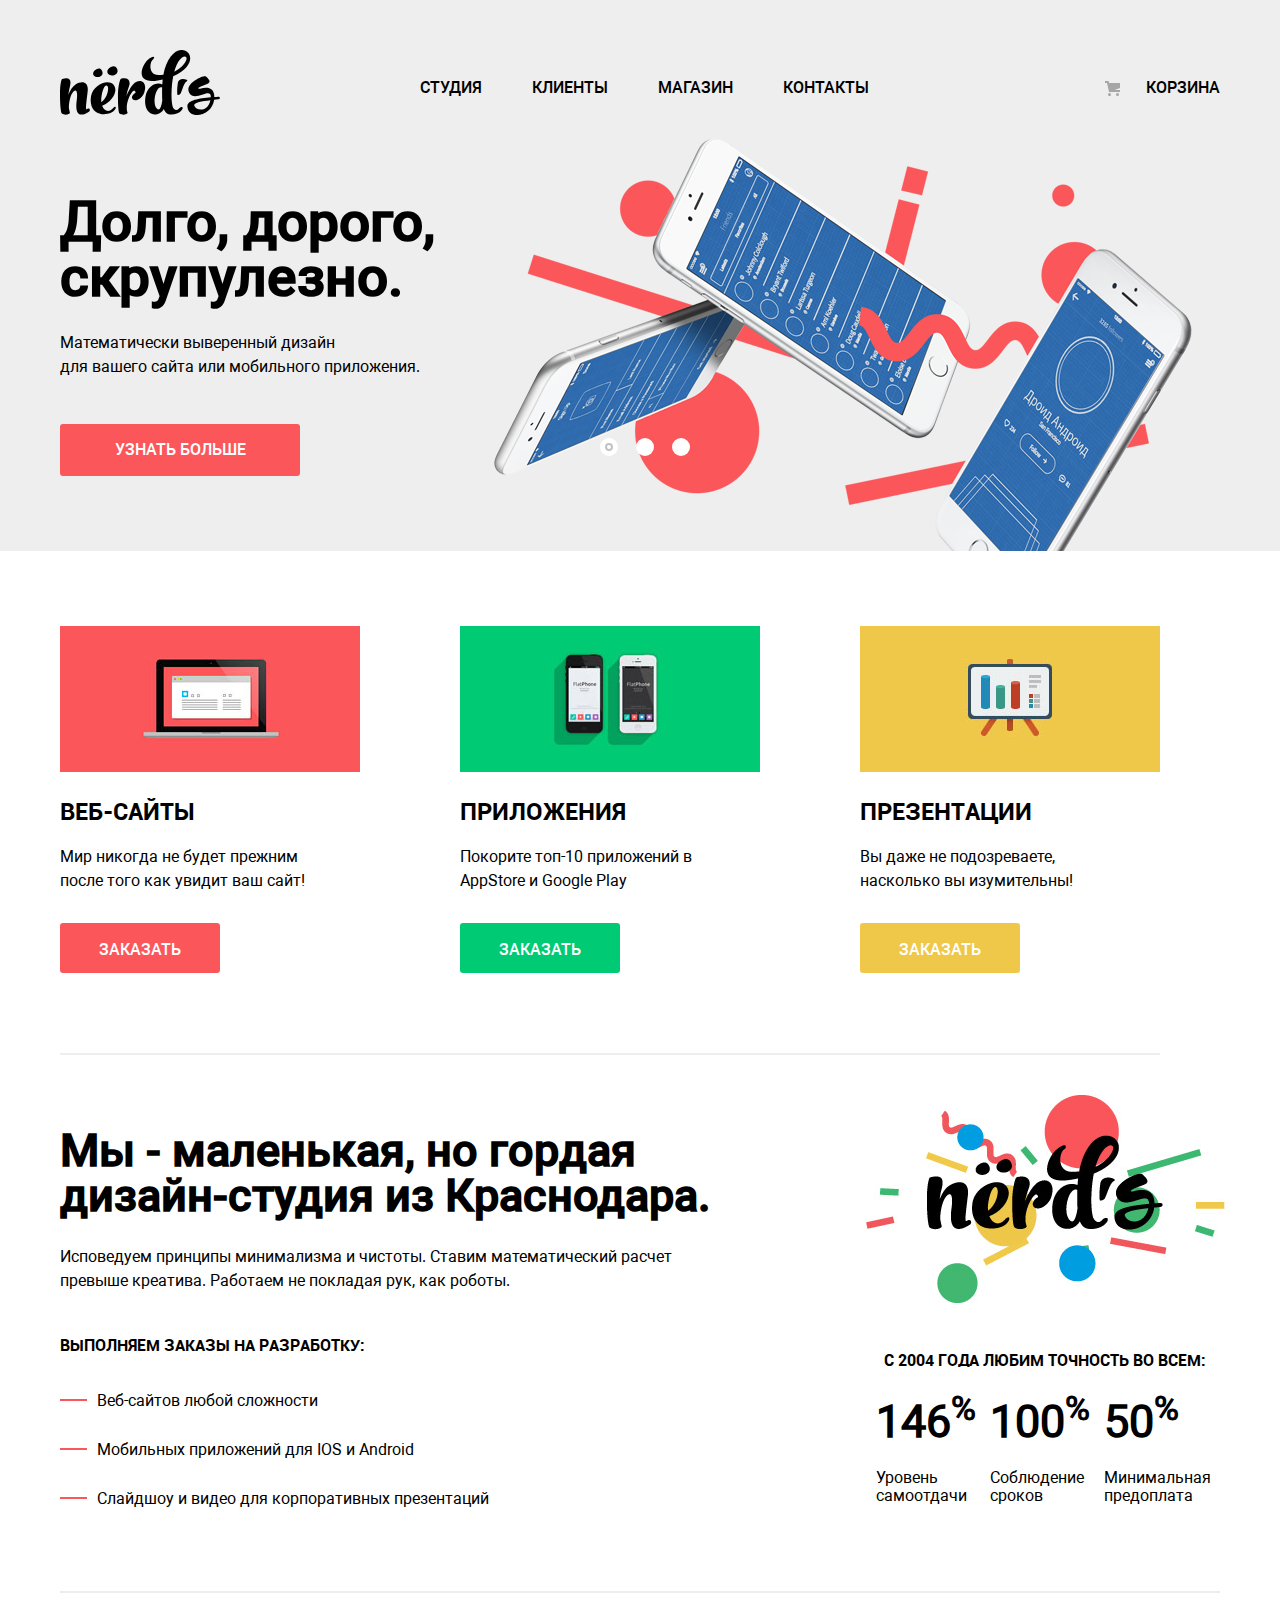
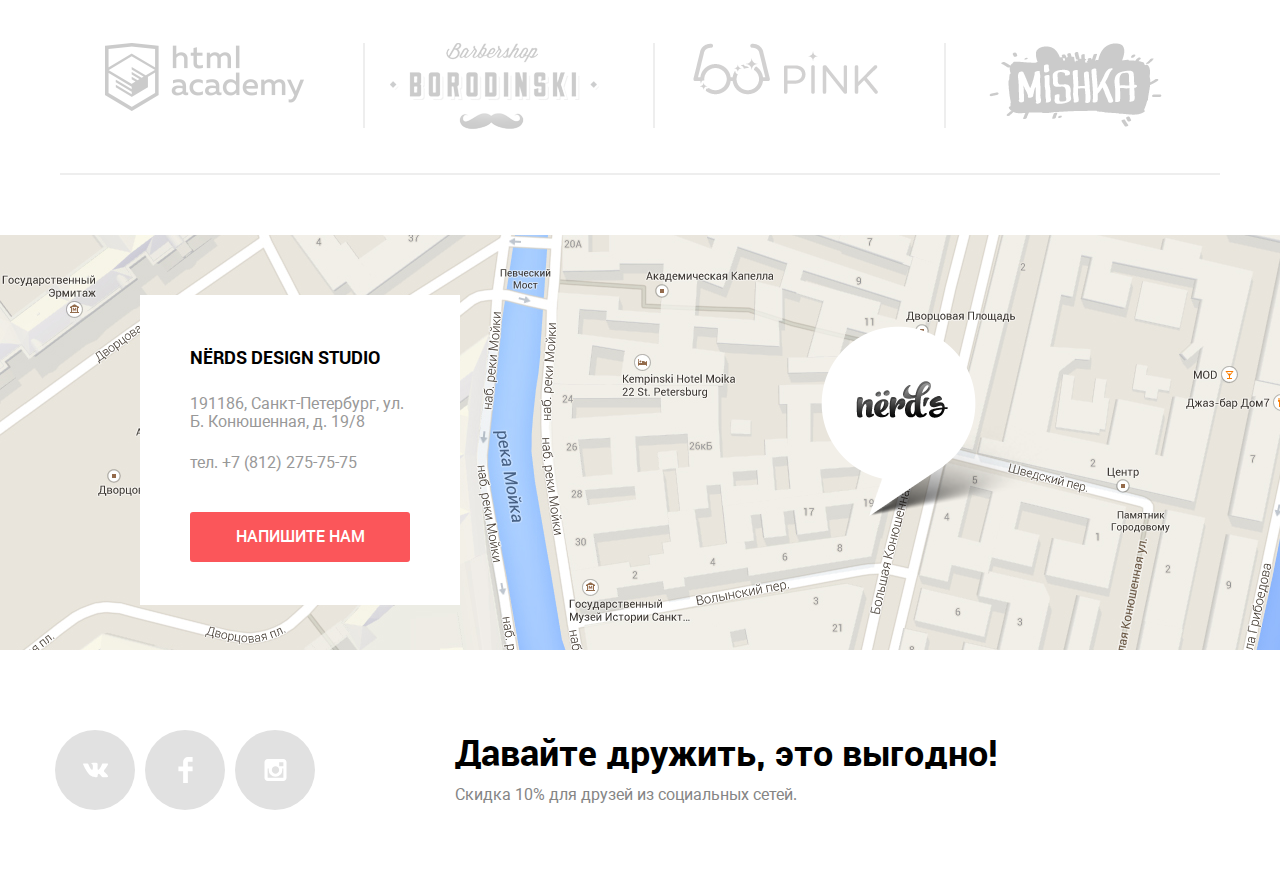
==== commit b129756e: "Исправления" ====
--- a/index.html
+++ b/index.html
@@ -175,6 +175,6 @@
           <img src="img/close-cross.svg" width="32" height="21" alt="Закрыть"></button>
         </form>
     </section>
-    <script src="js/script.js"></script>
+    <script src="js/modal.js"></script>
   </body>
 </html>--- a/css/style.css
+++ b/css/style.css
@@ -23,7 +23,6 @@
 body {
 	margin: 0;
 	padding: 0;
-	min-width: 1440px;
 	font-family: "Roboto Regular", "Arial", sans-serif;
 	font-size: 16px;
 	line-height: 24px;
